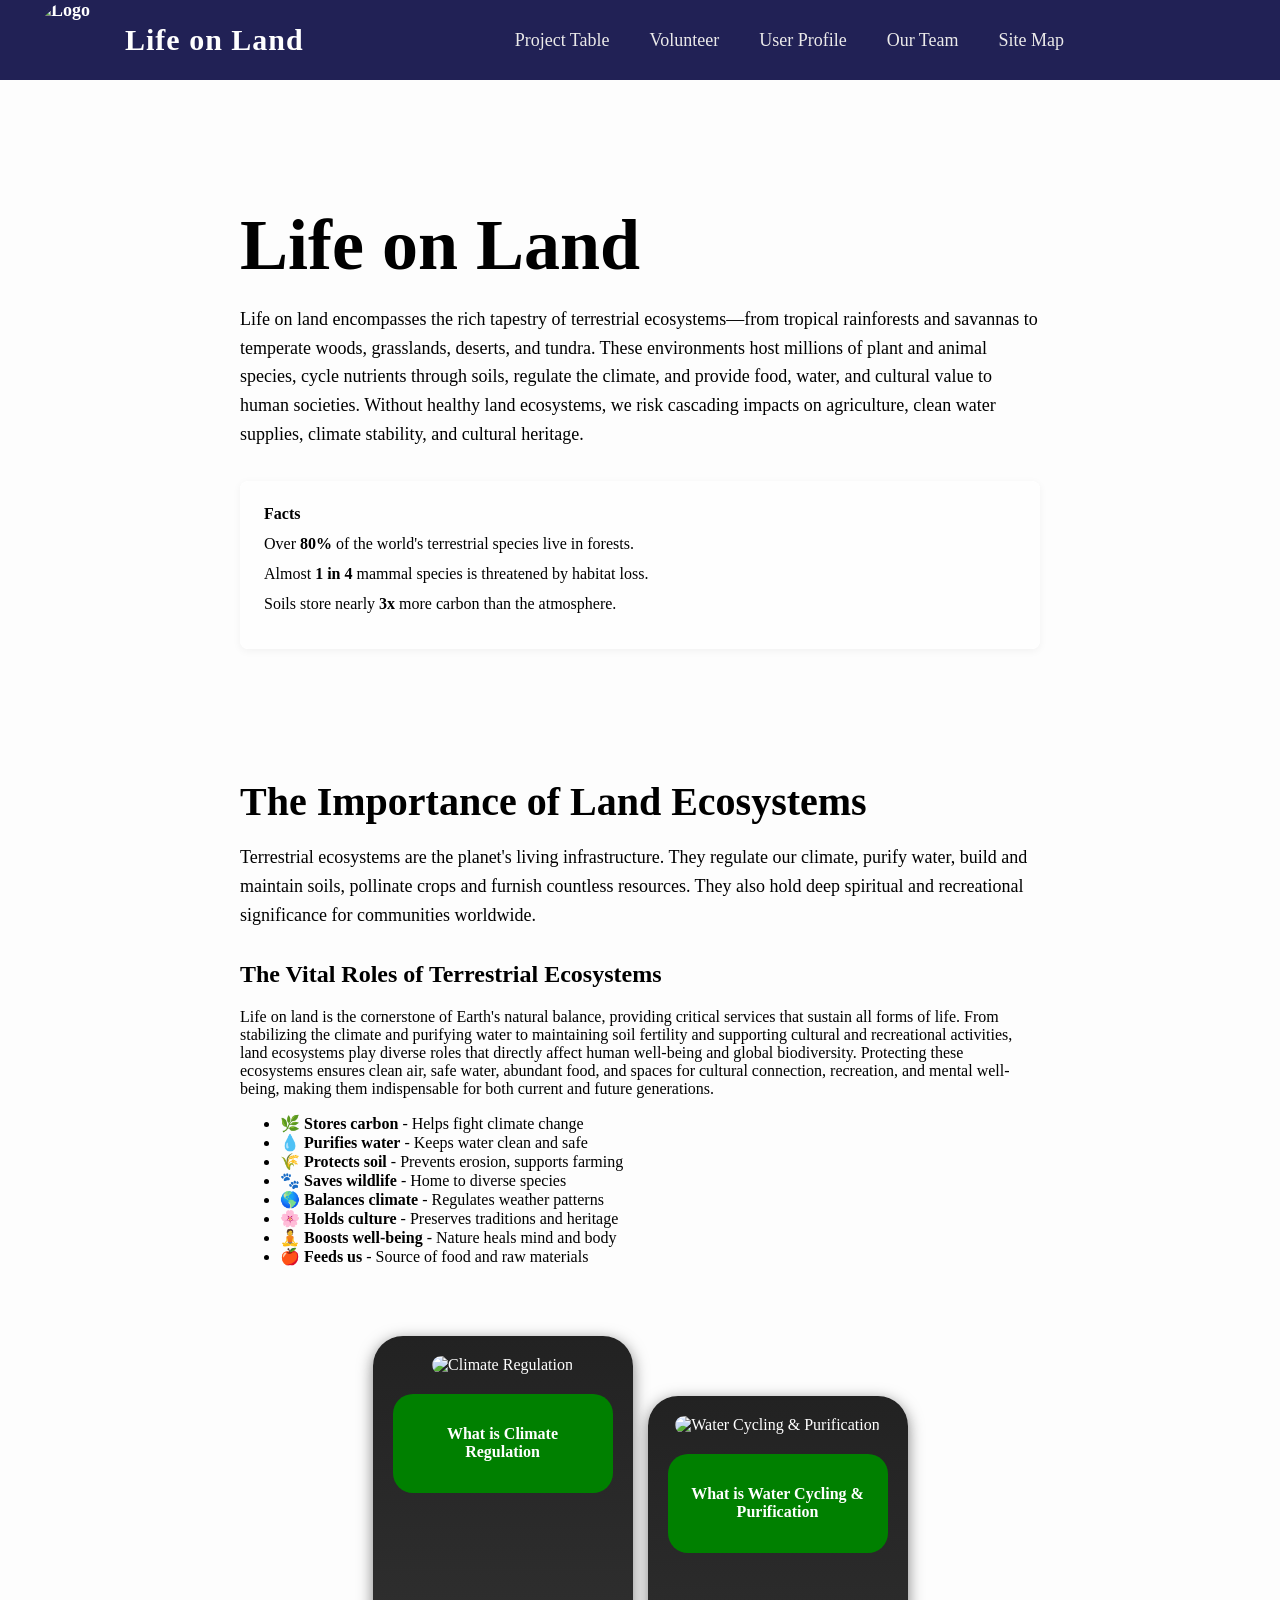
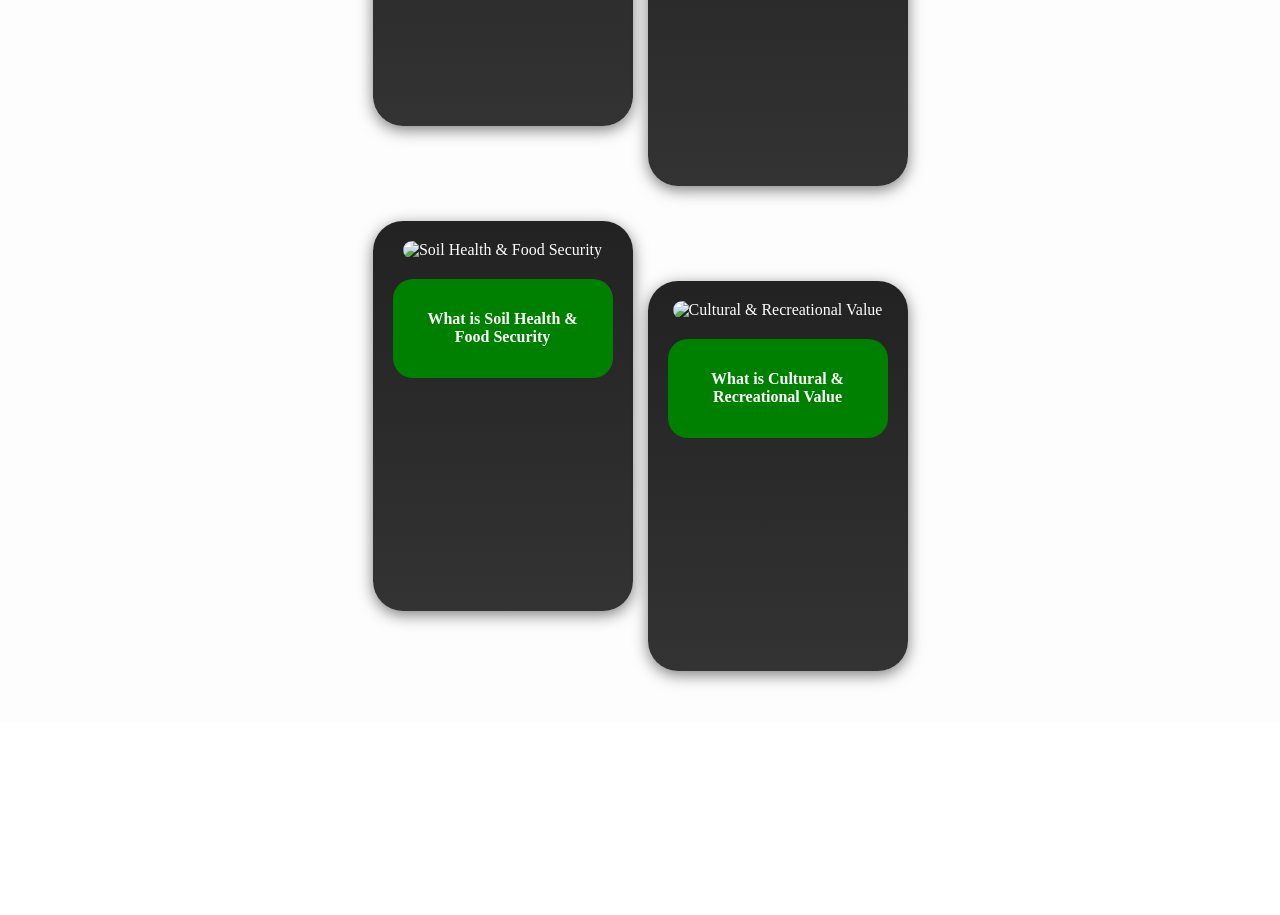
==== index.html @ f62baac0 "Optimize for GitHub Pages: Rename home.html to index.html and update internal links" ====
<!DOCTYPE html>
<html lang="en">
    <head>
        <title>Life on Land</title>
        <meta charset="UTF-8">
        <meta name="viewport" content="width=device-width, initial-scale=1">
        <link rel="stylesheet" href="home.css">
        <link rel="icon" type="image/png" href="https://i.ibb.co/qYN421js/logo.png">
    </head>
    <body>
        <div class="navbar">
            <div class="navbar-logo">
                <a href="index.html" class="logo-button">
                    <img src="https://i.ibb.co/qYN421js/logo.png" class="rotating-logo" alt="Logo">
                    <span class="logo-text">Life on Land</span>
                </a>
            </div>
            <div class="nav-center">
                <a href="table.html">Project Table</a>
                <a href="volunteer.html">Volunteer</a>
                <a href="profile.html">User Profile</a>
                <a href="team.html">Our Team</a>
                <a href="sitemap.html">Site Map</a>
            </div>
        </div>
        


        <section id="introduction" class="intro-section">
            <div class="intro-content">
                <h1 class="intro-title">Life on Land</h1>
                <p class="intro-text">
                    Life on land encompasses the rich tapestry of terrestrial ecosystems—from tropical rainforests
                    and savannas to temperate woods, grasslands, deserts, and tundra. These environments host
                    millions of plant and animal species, cycle nutrients through soils, regulate the climate,
                    and provide food, water, and cultural value to human societies. Without healthy land
                    ecosystems, we risk cascading impacts on agriculture, clean water supplies, climate
                    stability, and cultural heritage.
                </p>
                <aside class="stats-box">
                    <ul class="stats-list">
                        <li><b>Facts</b></li>
                        <li>Over <strong>80%</strong> of the world's terrestrial species live in forests.</li>
                        <li>Almost <strong>1 in 4</strong> mammal species is threatened by habitat loss.</li>
                        <li>Soils store nearly <strong>3x</strong> more carbon than the atmosphere.</li>
                    </ul>
                </aside>
            </div>
        </section>




        <section id="importance" class="importance-section">
            <div class="importance-content">
                <h2 class="importance-title">The Importance of Land Ecosystems</h2>
                <p class="importance-text">
                    Terrestrial ecosystems are the planet's living infrastructure. They regulate our climate, purify
                    water, build and maintain soils, pollinate crops and furnish countless resources. They also hold
                    deep spiritual and recreational significance for communities worldwide.
                </p>


                <section class="key-areas">
                    <h2 class="key-title">The Vital Roles of Terrestrial Ecosystems</h2>
                    <p class="key-paragraph">
                        Life on land is the cornerstone of Earth's natural balance, providing critical services that
                        sustain all forms of life. From stabilizing the climate and purifying water to maintaining soil 
                        fertility and supporting cultural and recreational activities, land ecosystems play diverse roles 
                        that directly affect human well-being and global biodiversity. Protecting these ecosystems ensures
                        clean air, safe water, abundant food, and spaces for cultural connection, recreation, and mental 
                        well-being, making them indispensable for both current and future generations.
                    </p>
                    <div class="ecosystem-benefits">
                        <ul>
                            <li>🌿 <strong>Stores carbon</strong> - Helps fight climate change</li>
                            <li>💧 <strong>Purifies water</strong> - Keeps water clean and safe</li>
                            <li>🌾 <strong>Protects soil</strong> - Prevents erosion, supports farming</li>
                            <li>🐾 <strong>Saves wildlife</strong> - Home to diverse species</li>
                            <li>🌎 <strong>Balances climate</strong> - Regulates weather patterns</li>
                            <li>🌸 <strong>Holds culture</strong> - Preserves traditions and heritage</li>
                            <li>🧘 <strong>Boosts well-being</strong> - Nature heals mind and body</li>
                            <li>🍎 <strong>Feeds us</strong> - Source of food and raw materials</li>
                        </ul>
                    </div>
                </section>


                <div class="container">
                    <div class="card">
                        <img src="https://i.ibb.co/zWQTYG0h/climate-regulation-1024x1024.png" alt="Climate Regulation">
                        <a href="content1_ST2.html" class="card-button"><h4>What is Climate Regulation</h4></a>
                    </div>

                    <div class="card">
                        <img src="https://i.ibb.co/7NgsTQZd/Chat-GPT-Image-Jun-16-2025-06-11-39-PM.png" alt="Water Cycling & Purification">
                        <a href="content2_ST2.html" class="card-button"><h4>What is Water Cycling & Purification</h4></a>
                    </div>

                    <div class="card">
                        <img src="https://i.ibb.co/20ppKB3k/soil.png" alt="Soil Health & Food Security">
                        <a href="content3_ST2.html" class="card-button"><h4>What is Soil Health & Food Security</h4></a>
                    </div>

                    <div class="card">
                        <img src="https://i.ibb.co/G3nrxdM3/Chat-GPT-Image-Jun-15-2025-09-49-01-PM.png" alt="Cultural & Recreational Value">
                        <a href="content4_ST2.html" class="card-button"><h4>What is Cultural & Recreational Value</h4></a>
                    </div>
                </div>
            </div>
        </section>



        <footer class="footer">
            <div class="footer-content">
                <p>&copy; 2025 MyWebsite. All rights reserved.</p>
                <div class="social-links">
                    <a href="https://www.facebook.com/profile.php?id=61577288455530" class="social-button">
                        <img src="https://i.ibb.co/HLzJkF0n/facebook.png" alt="facebook" > Facebook
                    </a>
                    <a href="https://www.instagram.com/life_on_land_2025" class="social-button">
                        <img src="https://i.ibb.co/0yvwLwcn/instagram.png" alt="Instagram"> Instagram
                    </a>
                    <a href="#Feedback" class="social-button">
                        <img src="https://i.ibb.co/v47FS0z4/feedback.png" alt="Feedback"> Feedback
                    </a>
                    <a href="content5_ST2(Contact).html" class="social-button">
                        <img src="https://i.ibb.co/3XyM3RN/contact-us.png" alt="Contact Us"> Contact Us
                    </a><br><br>
                <a href="pageEditor_ST2.html" class="social-button"> Student 2 page editor</a>
                </div>
            </div>
        </footer>


        <script>
            window.addEventListener('scroll', function () {
                const footer = document.querySelector('.footer');
                const scrollTop = window.scrollY;
                const windowHeight = window.innerHeight;
                const documentHeight = document.documentElement.scrollHeight;

                if (scrollTop + windowHeight >= documentHeight - 50) {
                    footer.classList.add('visible');
                } else {
                    footer.classList.remove('visible');
                }
            });
        </script>

        

        <script>
            window.addEventListener('scroll', () => {
                const footer = document.querySelector('.footer');
                const scrollTop = window.scrollY;
                const windowHeight = window.innerHeight;
                const documentHeight = document.documentElement.scrollHeight;
                footer.classList.toggle('visible', scrollTop + windowHeight >= documentHeight - 50);
            });

            const observer = new IntersectionObserver(entries => {
                entries.forEach(entry => {
                    if (entry.isIntersecting) {
                        const table = document.querySelector('.services-table');
                        table.classList.add('animate-table');
                        const rows = table.querySelectorAll('tbody tr');
                        rows.forEach((row, index) => {
                            row.style.animationDelay = `${0.2 + index * 0.2}s`;
                            row.classList.add('row-fade-in');
                        });
                        observer.unobserve(entry.target);
                    }
                });
            }, { threshold: 0.3 });

            const tableSection = document.getElementById('table-wrapper');
            observer.observe(tableSection);
        </script>


    </body>
</html>
---- home.css ----
html {
    scroll-behavior: smooth;
}

body {
    background-image: url('https://i.ibb.co/bgsMmckL/background-image.png');
    filter: opacity(100) contrast(100%);
    margin: 0%;
    padding-bottom: 100px;
}


.navbar {
    display: flex;
    align-items: center;
    justify-content: space-between;
    height: 80px;
    background-color: rgb(33, 33, 85);
    padding: 0 20px;
}



.navbar-logo .logo-button {
    display: flex;
    align-items: center;
    text-decoration: none;
    color: white;
    font-weight: bold;
    font-size: 18px;
    gap: 10px;
}

.rotating-logo {
    height: 80px;
    width: 80px;
    border-radius: 50%;
    object-fit: cover;
    transition: transform 0.6s;
}

.rotating-logo:hover {
    transform: rotateY(180deg);
}

.navbar-logo .logo-button:hover {
    background-color: transparent;
    color: white;
}

.logo-text {
    font-size: 30px;
    font-family: 'Georgia', serif;
    letter-spacing: 1px;
}

.nav-center {
    display: flex;
    flex-grow: 1;
    justify-content: center;
    gap: 10px;
}

.nav-right {
    color: white;
    display: flex;
    align-items: center;
    gap: 10px;
}

.navbar a {
    color: rgb(235, 234, 234);
    text-decoration: none;
    font-size: 18px;
    padding: 10px 15px;
    border-radius: 15px;
}

.navbar a:hover {
    background-color: brown;
    color: black;

}

.footer {
    position: fixed;
    bottom: 0;
    left: 0;
    width: 100%;
    height: 90px;
    background-color: #1c1c54;
    color: white;
    display: flex;
    align-items: center;
    justify-content: center;
    transform: translateY(100%);
    opacity: 0;
    transition: transform 0.6s ease, opacity 0.6s ease;
    box-shadow: 0 -2px 8px rgba(0, 0, 0, 0.3);
    z-index: 1000;
    border-top: 2px solid #444;
}

.footer.visible {
    transform: translateY(0);
    opacity: 1;
}

.footer-content {
    max-width: 1000px;
    margin: 0 auto;
    text-align: center;
    font-family: 'Segoe UI', Tahoma, Geneva, Verdana, sans-serif;
    font-size: 14px;
}

.footer .social-links {
    margin-top: 10px;
}

.footer .social-links a {
    color: #ddd;
    transition: color 0.3s;
}

.footer .social-links a:hover {
    color: white;
}

.social-links {
    display: flex;
    justify-content: center;
    flex-wrap: wrap;
    gap: 15px;
    margin-top: 10px;
}

.social-button {
    display: flex;
    align-items: center;
    background-color: #444;
    color: white;
    padding: 8px 12px;
    border-radius: 25px;
    text-decoration: none;
    transition: background-color 0.3s;
    font-size: 14px;
}

.social-button img {
    width: 20px;
    height: 20px;
    margin-right: 8px;
}

.social-button:hover {
    background-color: #666;
    color: #fff;
}

@keyframes slideUpFooter {
    from {
        transform: translateY(100%);
        opacity: 0;
    }
    to {
        transform: translateY(0);
        opacity: 1;
    }
}



.intro-section {
    background: rgba(249, 249, 249, 0.36);
    backdrop-filter: contrast(110%);
    padding: 4rem 2rem 1rem;
    overflow: hidden;
}

.intro-content {
    max-width: 800px;
    margin: 0 auto;
    margin-bottom: 1rem;
}

.intro-title {
    font-size: 4.5rem;
    margin-bottom: 1rem;
    opacity: 0;
    animation: slideIn 1s forwards;
}

.intro-text {
    font-size: 1.125rem;
    line-height: 1.6;
    margin-bottom: 2rem;
    opacity: 0;
    animation: fadeIn 1s 0.5s forwards;
}

.stats-box {
    background: rgba(255, 255, 255, 0.7);
    backdrop-filter: contrast(120%);
    padding: 1.5rem;
    border-radius: 8px;
    box-shadow: 0 2px 8px rgba(0,0,0,0.05);
    opacity: 0;
    animation: popIn 0.8s 1s forwards;
}

.stats-list {
    list-style: none;
    margin: 0;
    padding: 0;
}

.stats-list li {
    margin-bottom: 0.75rem;
    font-size: 1rem;
}

@keyframes slideIn {
    from {
        transform: translateX(-50px);
        opacity: 0;
    }
    to {
        transform: translateX(0);
        opacity: 1;
    }
}

@keyframes fadeIn {
    from {
        opacity: 0;
    }
    to {
        opacity: 1;
    }
}

@keyframes popIn {
    from {
        transform: scale(0.8);
        opacity: 0;
    }
    to {
        transform: scale(1);
        opacity: 1;
    }
}

.importance-section {
    background: rgba(249, 249, 249, 0.36);
    backdrop-filter: contrast(110%);
    padding: 4rem 2rem 1rem;
    overflow: hidden;
}

.importance-content {
    max-width: 800px;
    margin: 0 auto;
    margin-bottom: 1rem;
}

.importance-title {
    font-size: 2.5rem;
    margin-bottom: 1rem;
    opacity: 0;
    animation: slideIn 1s forwards;
}

.importance-text {
    font-size: 1.125rem;
    line-height: 1.6;
    margin-bottom: 2rem;
    opacity: 0;
    animation: fadeIn 1s 0.5s forwards;
}

.container {
    display: flex;
    justify-content: center;
    margin-top: 70px;
    gap: 15px;
    flex-wrap: wrap;
}


.card {
    background: linear-gradient(to bottom, #222, #333);
    border-radius: 30px;
    margin-top: 30px;
    margin-bottom: 50px;
    width: 220px;
    height: 350px;
    padding: 20px;
    text-align: center;
    color: white;
    box-shadow: 0 4px 15px rgba(0,0,0,0.5);
    transition: transform 0.3s;
}

.card img {
    width: 100%;
    border-radius: 20px;
    margin-bottom: 20px;
}

.card-button {
    display: inline-block;
    background-color: green;
    color: white;
    padding: 10px 20px;
    border-radius: 20px;
    font-weight: bold;
    text-decoration: none;
    transition: background-color 0.3s;
}

.card-button:hover {
    background-color: darkgreen;
}

.card:nth-child(odd) {
    transform: translateY(-30px);
}

.card:nth-child(even) {
    transform: translateY(30px);
}
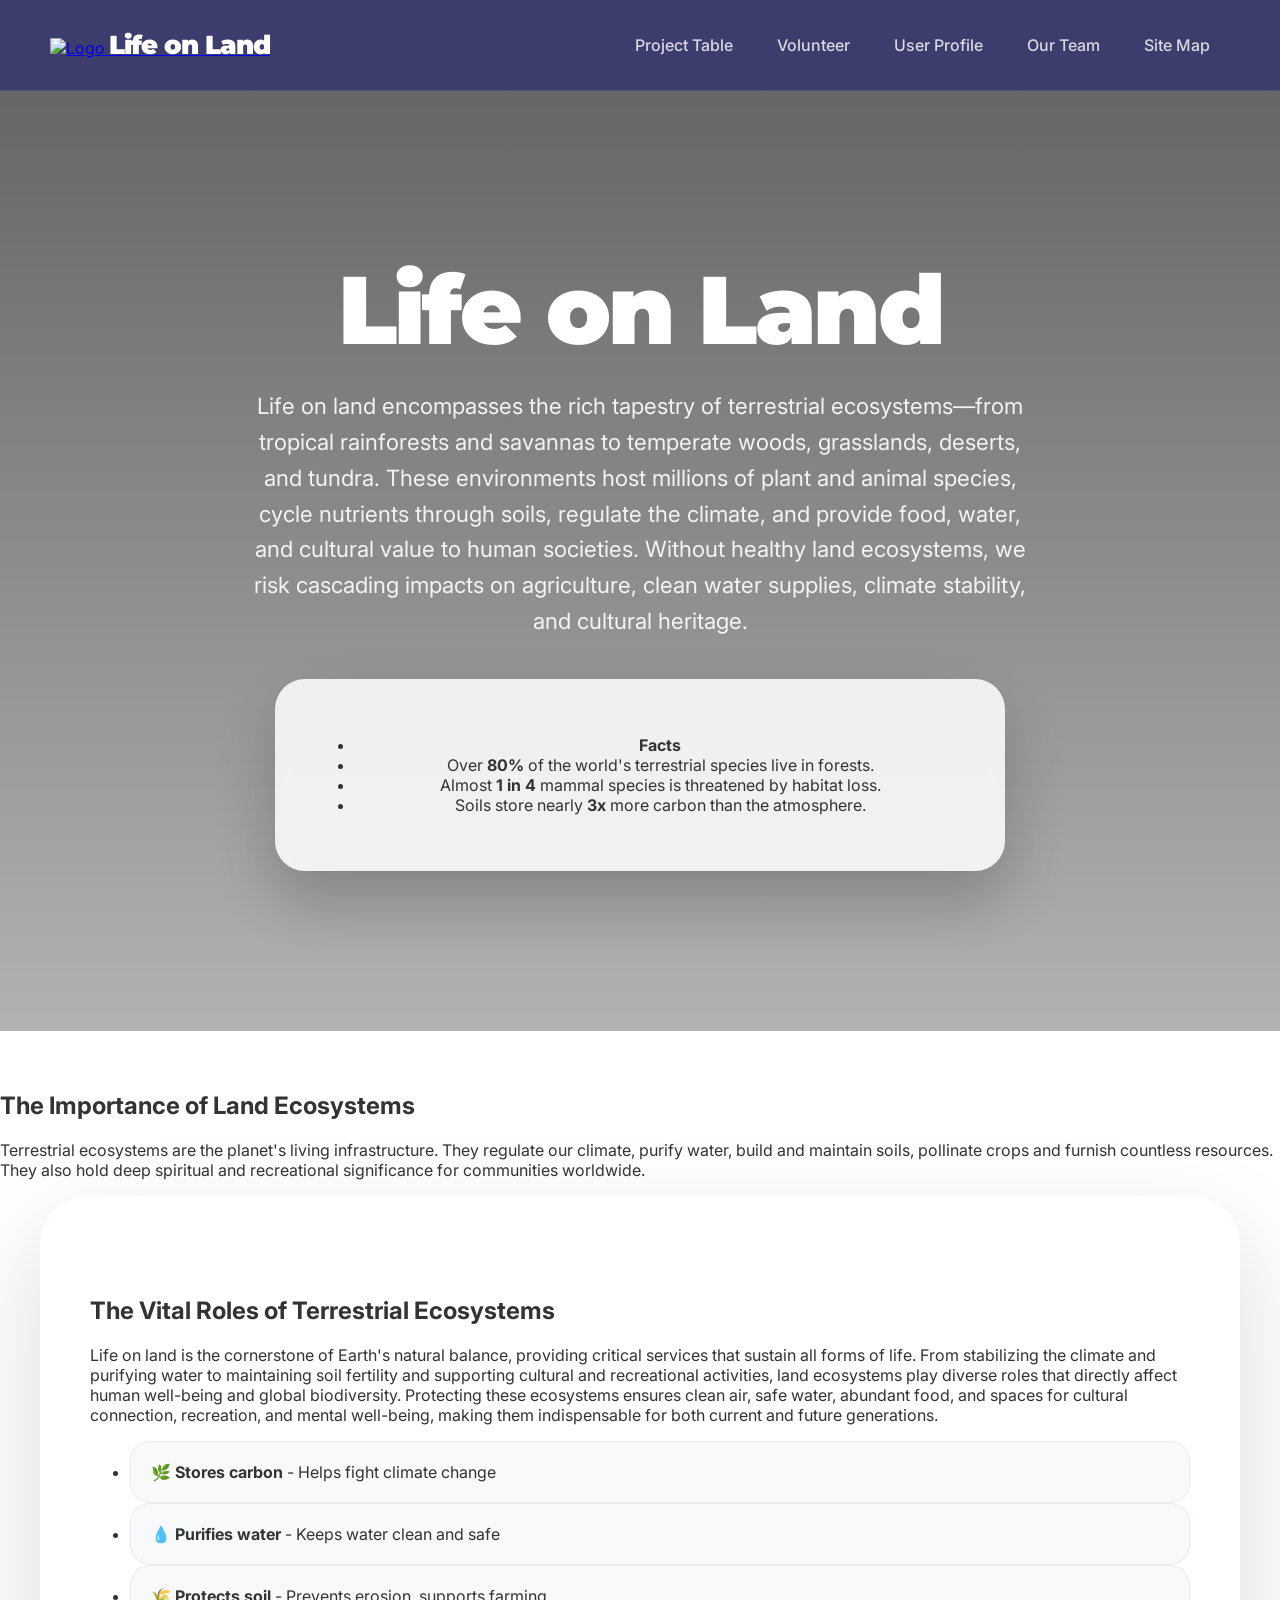
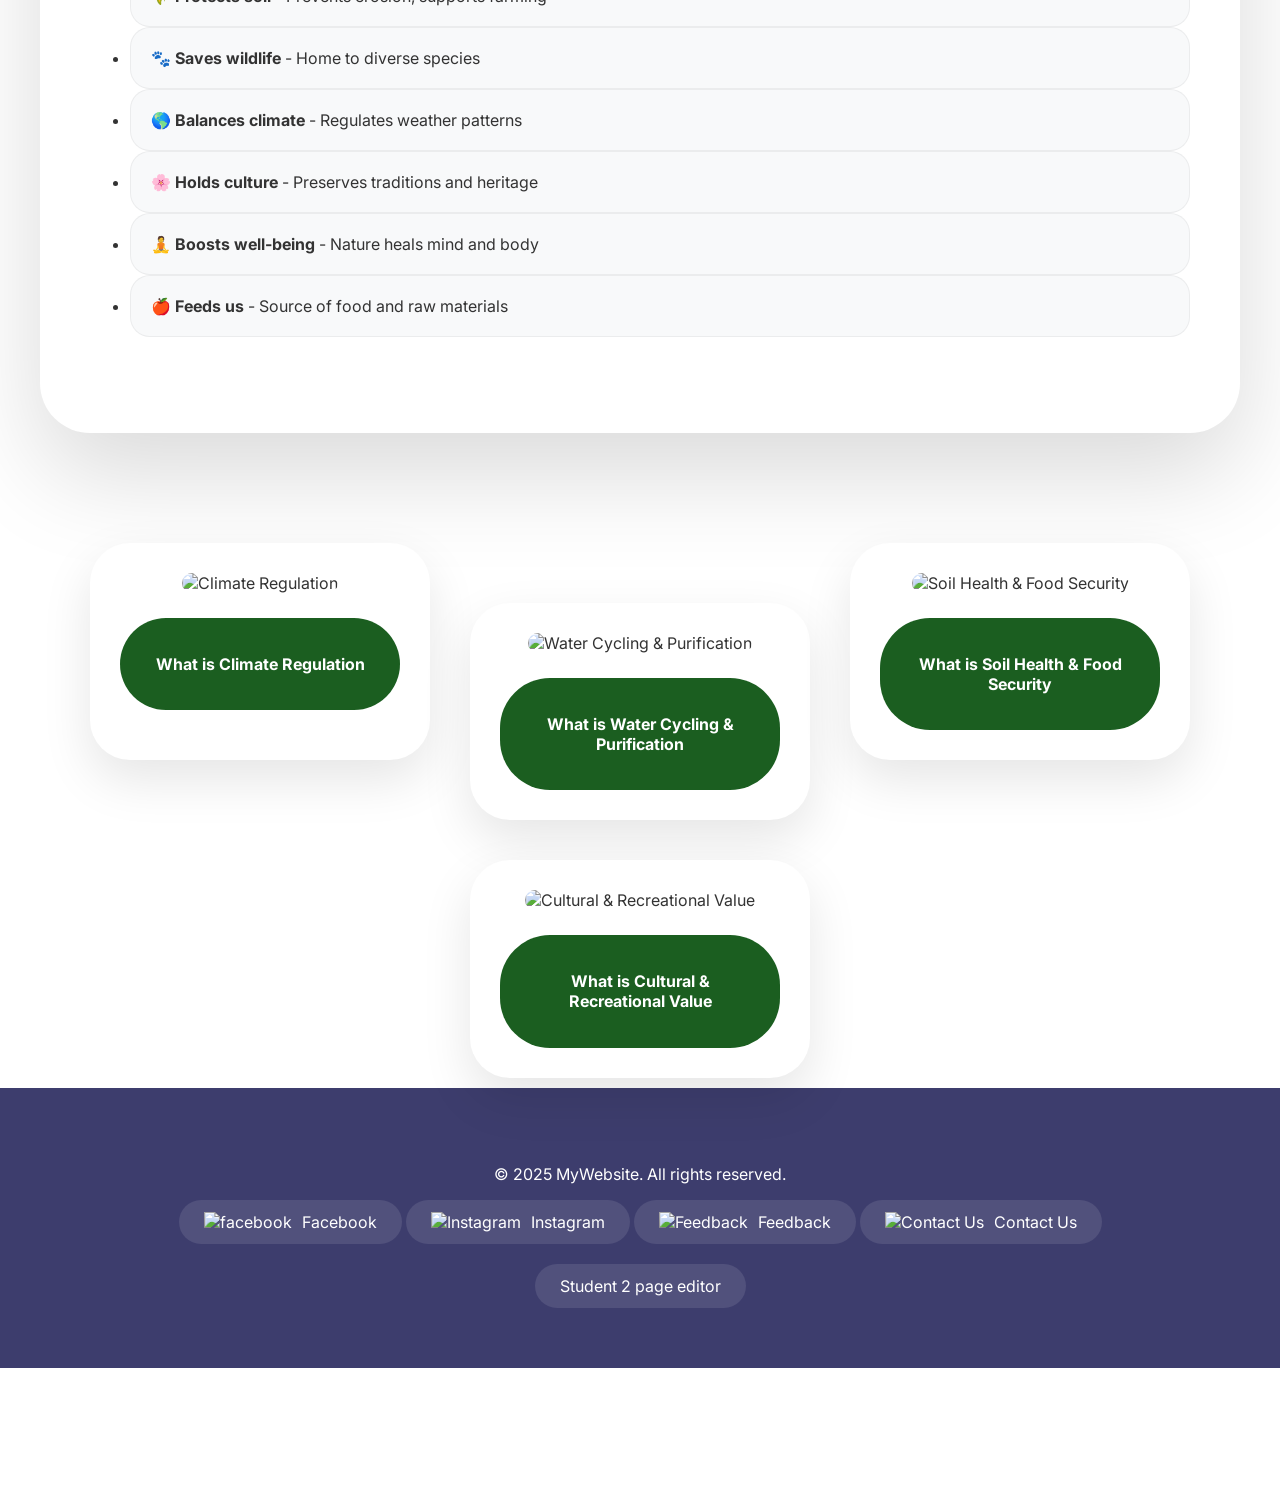
==== commit 200b83ef: "Final Aesthetic Masterpiece: Premium Typography, Glass-morphism, and Cinematic Animations" ====
--- a/index.html
+++ b/index.html
@@ -1,9 +1,12 @@
 <!DOCTYPE html>
 <html lang="en">
     <head>
-        <title>Life on Land</title>
+        <title>Life on Land | SDG 15</title>
         <meta charset="UTF-8">
         <meta name="viewport" content="width=device-width, initial-scale=1">
+        <link rel="preconnect" href="https://fonts.googleapis.com">
+        <link rel="preconnect" href="https://fonts.gstatic.com" crossorigin>
+        <link href="https://fonts.googleapis.com/css2?family=Montserrat:wght@700;900&family=Inter:wght@400;500&display=swap" rel="stylesheet">
         <link rel="stylesheet" href="home.css">
         <link rel="icon" type="image/png" href="https://i.ibb.co/qYN421js/logo.png">
     </head>
--- a/home.css
+++ b/home.css
@@ -1,332 +1,210 @@
-html {
-    scroll-behavior: smooth;
-}
+:root {
+    --primary: #1b5e20;
+    --primary-light: #4c8c4a;
+    --accent: #2e7d32;
+    --text-main: #333333;
+    --text-muted: #666666;
+    --glass-bg: rgba(255, 255, 255, 0.85);
+    --glass-border: rgba(255, 255, 255, 0.3);
+    --navbar-bg: rgba(28, 28, 84, 0.85);
+    --transition: all 0.5s cubic-bezier(0.175, 0.885, 0.32, 1.275);
+}
+
+html { scroll-behavior: smooth; }
 
 body {
     background-image: url('https://i.ibb.co/bgsMmckL/background-image.png');
-    filter: opacity(100) contrast(100%);
-    margin: 0%;
-    padding-bottom: 100px;
-}
-
-
+    background-attachment: fixed;
+    background-size: cover;
+    margin: 0;
+    padding-bottom: 120px;
+    font-family: 'Inter', sans-serif;
+    color: var(--text-main);
+    overflow-x: hidden;
+}
+
+/* --- Navbar --- */
 .navbar {
     display: flex;
     align-items: center;
     justify-content: space-between;
-    height: 80px;
-    background-color: rgb(33, 33, 85);
-    padding: 0 20px;
-}
-
-
-
-.navbar-logo .logo-button {
-    display: flex;
-    align-items: center;
+    height: 90px;
+    background: var(--navbar-bg);
+    backdrop-filter: blur(20px);
+    padding: 0 50px;
+    position: sticky;
+    top: 0;
+    z-index: 2000;
+    border-bottom: 1px solid rgba(255, 255, 255, 0.1);
+}
+
+.logo-text {
+    font-family: 'Montserrat', sans-serif;
+    font-weight: 900;
+    font-size: 26px;
+    color: white;
+    letter-spacing: -1px;
+}
+
+.nav-center a {
+    color: rgba(255, 255, 255, 0.8);
     text-decoration: none;
-    color: white;
-    font-weight: bold;
-    font-size: 18px;
-    gap: 10px;
-}
-
-.rotating-logo {
-    height: 80px;
-    width: 80px;
-    border-radius: 50%;
-    object-fit: cover;
-    transition: transform 0.6s;
-}
-
-.rotating-logo:hover {
-    transform: rotateY(180deg);
-}
-
-.navbar-logo .logo-button:hover {
-    background-color: transparent;
-    color: white;
-}
-
-.logo-text {
-    font-size: 30px;
-    font-family: 'Georgia', serif;
-    letter-spacing: 1px;
-}
-
-.nav-center {
-    display: flex;
-    flex-grow: 1;
-    justify-content: center;
-    gap: 10px;
-}
-
-.nav-right {
-    color: white;
-    display: flex;
-    align-items: center;
-    gap: 10px;
-}
-
-.navbar a {
-    color: rgb(235, 234, 234);
-    text-decoration: none;
-    font-size: 18px;
-    padding: 10px 15px;
-    border-radius: 15px;
-}
-
-.navbar a:hover {
-    background-color: brown;
-    color: black;
-
-}
-
-.footer {
-    position: fixed;
-    bottom: 0;
-    left: 0;
-    width: 100%;
-    height: 90px;
-    background-color: #1c1c54;
-    color: white;
-    display: flex;
-    align-items: center;
-    justify-content: center;
-    transform: translateY(100%);
-    opacity: 0;
-    transition: transform 0.6s ease, opacity 0.6s ease;
-    box-shadow: 0 -2px 8px rgba(0, 0, 0, 0.3);
-    z-index: 1000;
-    border-top: 2px solid #444;
-}
-
-.footer.visible {
-    transform: translateY(0);
-    opacity: 1;
-}
-
-.footer-content {
-    max-width: 1000px;
+    font-weight: 500;
+    padding: 10px 20px;
+    border-radius: 50px;
+    transition: var(--transition);
+}
+
+.nav-center a:hover {
+    background: rgba(255, 255, 255, 0.1);
+    color: white;
+}
+
+/* --- Hero --- */
+.intro-section {
+    padding: 160px 20px;
+    text-align: center;
+    background: linear-gradient(rgba(0,0,0,0.6), rgba(0,0,0,0.3));
+    margin-bottom: 60px;
+}
+
+.intro-title {
+    font-family: 'Montserrat', sans-serif;
+    font-size: 6rem;
+    font-weight: 900;
+    color: white;
+    margin: 0 0 20px;
+    letter-spacing: -3px;
+    animation: slideIn 1s ease-out;
+}
+
+.intro-text {
+    font-size: 1.4rem;
+    color: rgba(255, 255, 255, 0.9);
+    max-width: 800px;
+    margin: 0 auto 40px;
+    line-height: 1.6;
+    animation: slideIn 1s 0.2s ease-out backwards;
+}
+
+.stats-box {
+    background: var(--glass-bg);
+    backdrop-filter: blur(10px);
+    padding: 40px;
+    border-radius: 30px;
+    max-width: 650px;
     margin: 0 auto;
-    text-align: center;
-    font-family: 'Segoe UI', Tahoma, Geneva, Verdana, sans-serif;
-    font-size: 14px;
-}
-
-.footer .social-links {
-    margin-top: 10px;
-}
-
-.footer .social-links a {
-    color: #ddd;
-    transition: color 0.3s;
-}
-
-.footer .social-links a:hover {
-    color: white;
-}
-
-.social-links {
-    display: flex;
-    justify-content: center;
-    flex-wrap: wrap;
-    gap: 15px;
-    margin-top: 10px;
-}
-
-.social-button {
-    display: flex;
-    align-items: center;
-    background-color: #444;
-    color: white;
-    padding: 8px 12px;
-    border-radius: 25px;
-    text-decoration: none;
-    transition: background-color 0.3s;
-    font-size: 14px;
-}
-
-.social-button img {
-    width: 20px;
-    height: 20px;
-    margin-right: 8px;
-}
-
-.social-button:hover {
-    background-color: #666;
-    color: #fff;
-}
-
-@keyframes slideUpFooter {
-    from {
-        transform: translateY(100%);
-        opacity: 0;
-    }
-    to {
-        transform: translateY(0);
-        opacity: 1;
-    }
-}
-
-
-
-.intro-section {
-    background: rgba(249, 249, 249, 0.36);
-    backdrop-filter: contrast(110%);
-    padding: 4rem 2rem 1rem;
-    overflow: hidden;
-}
-
-.intro-content {
-    max-width: 800px;
-    margin: 0 auto;
-    margin-bottom: 1rem;
-}
-
-.intro-title {
-    font-size: 4.5rem;
-    margin-bottom: 1rem;
-    opacity: 0;
-    animation: slideIn 1s forwards;
-}
-
-.intro-text {
-    font-size: 1.125rem;
-    line-height: 1.6;
-    margin-bottom: 2rem;
-    opacity: 0;
-    animation: fadeIn 1s 0.5s forwards;
-}
-
-.stats-box {
-    background: rgba(255, 255, 255, 0.7);
-    backdrop-filter: contrast(120%);
-    padding: 1.5rem;
-    border-radius: 8px;
-    box-shadow: 0 2px 8px rgba(0,0,0,0.05);
-    opacity: 0;
-    animation: popIn 0.8s 1s forwards;
-}
-
-.stats-list {
-    list-style: none;
-    margin: 0;
-    padding: 0;
-}
-
-.stats-list li {
-    margin-bottom: 0.75rem;
-    font-size: 1rem;
-}
-
-@keyframes slideIn {
-    from {
-        transform: translateX(-50px);
-        opacity: 0;
-    }
-    to {
-        transform: translateX(0);
-        opacity: 1;
-    }
-}
-
-@keyframes fadeIn {
-    from {
-        opacity: 0;
-    }
-    to {
-        opacity: 1;
-    }
-}
-
-@keyframes popIn {
-    from {
-        transform: scale(0.8);
-        opacity: 0;
-    }
-    to {
-        transform: scale(1);
-        opacity: 1;
-    }
-}
-
-.importance-section {
-    background: rgba(249, 249, 249, 0.36);
-    backdrop-filter: contrast(110%);
-    padding: 4rem 2rem 1rem;
-    overflow: hidden;
-}
-
-.importance-content {
-    max-width: 800px;
-    margin: 0 auto;
-    margin-bottom: 1rem;
-}
-
-.importance-title {
-    font-size: 2.5rem;
-    margin-bottom: 1rem;
-    opacity: 0;
-    animation: slideIn 1s forwards;
-}
-
-.importance-text {
-    font-size: 1.125rem;
-    line-height: 1.6;
-    margin-bottom: 2rem;
-    opacity: 0;
-    animation: fadeIn 1s 0.5s forwards;
-}
-
+    box-shadow: 0 30px 60px rgba(0,0,0,0.2);
+    animation: popIn 0.8s 0.4s cubic-bezier(0.175, 0.885, 0.32, 1.275) backwards;
+}
+
+/* --- Key Areas --- */
+.key-areas {
+    background: white;
+    padding: 80px 50px;
+    border-radius: 50px;
+    max-width: 1100px;
+    margin: 0 auto 100px;
+    box-shadow: 0 40px 100px rgba(0,0,0,0.15);
+}
+
+.ecosystem-benefits li {
+    background: #f8f9fa;
+    padding: 20px;
+    border-radius: 20px;
+    transition: var(--transition);
+    border: 1px solid rgba(0,0,0,0.05);
+}
+
+.ecosystem-benefits li:hover {
+    transform: scale(1.05) translateY(-5px);
+    background: var(--primary);
+    color: white;
+}
+
+/* --- Cards --- */
 .container {
     display: flex;
     justify-content: center;
-    margin-top: 70px;
-    gap: 15px;
+    gap: 40px;
+    padding: 40px;
     flex-wrap: wrap;
 }
 
-
 .card {
-    background: linear-gradient(to bottom, #222, #333);
-    border-radius: 30px;
-    margin-top: 30px;
-    margin-bottom: 50px;
-    width: 220px;
-    height: 350px;
-    padding: 20px;
+    background: white;
+    border-radius: 40px;
+    width: 280px;
+    padding: 30px;
     text-align: center;
-    color: white;
-    box-shadow: 0 4px 15px rgba(0,0,0,0.5);
-    transition: transform 0.3s;
+    box-shadow: 0 20px 50px rgba(0,0,0,0.1);
+    transition: var(--transition);
+}
+
+.card:hover {
+    transform: translateY(-30px) !important;
+    box-shadow: 0 50px 100px rgba(0,0,0,0.2);
 }
 
 .card img {
     width: 100%;
-    border-radius: 20px;
-    margin-bottom: 20px;
+    border-radius: 25px;
+    margin-bottom: 25px;
+    height: 200px;
+    object-fit: cover;
 }
 
 .card-button {
-    display: inline-block;
-    background-color: green;
-    color: white;
-    padding: 10px 20px;
-    border-radius: 20px;
-    font-weight: bold;
+    background: var(--primary);
+    color: white;
+    padding: 15px 30px;
+    border-radius: 50px;
     text-decoration: none;
-    transition: background-color 0.3s;
+    font-weight: 700;
+    transition: var(--transition);
+    display: block;
 }
 
 .card-button:hover {
-    background-color: darkgreen;
-}
-
-.card:nth-child(odd) {
-    transform: translateY(-30px);
-}
-
-.card:nth-child(even) {
-    transform: translateY(30px);
-}
+    background: var(--accent);
+    transform: scale(1.05);
+}
+
+.card:nth-child(odd) { transform: translateY(-30px); }
+.card:nth-child(even) { transform: translateY(30px); }
+
+/* --- Animations --- */
+@keyframes slideIn {
+    from { transform: translateY(50px); opacity: 0; }
+    to { transform: translateY(0); opacity: 1; }
+}
+
+@keyframes popIn {
+    from { transform: scale(0.8); opacity: 0; }
+    to { transform: scale(1); opacity: 1; }
+}
+
+/* --- Footer --- */
+.footer {
+    background: var(--navbar-bg);
+    padding: 60px 20px;
+    text-align: center;
+    color: white;
+}
+
+.social-button {
+    background: rgba(255,255,255,0.1);
+    color: white;
+    padding: 12px 25px;
+    border-radius: 50px;
+    text-decoration: none;
+    transition: var(--transition);
+    display: inline-flex;
+    align-items: center;
+    gap: 10px;
+}
+
+.social-button:hover {
+    background: white;
+    color: var(--primary) !important;
+}
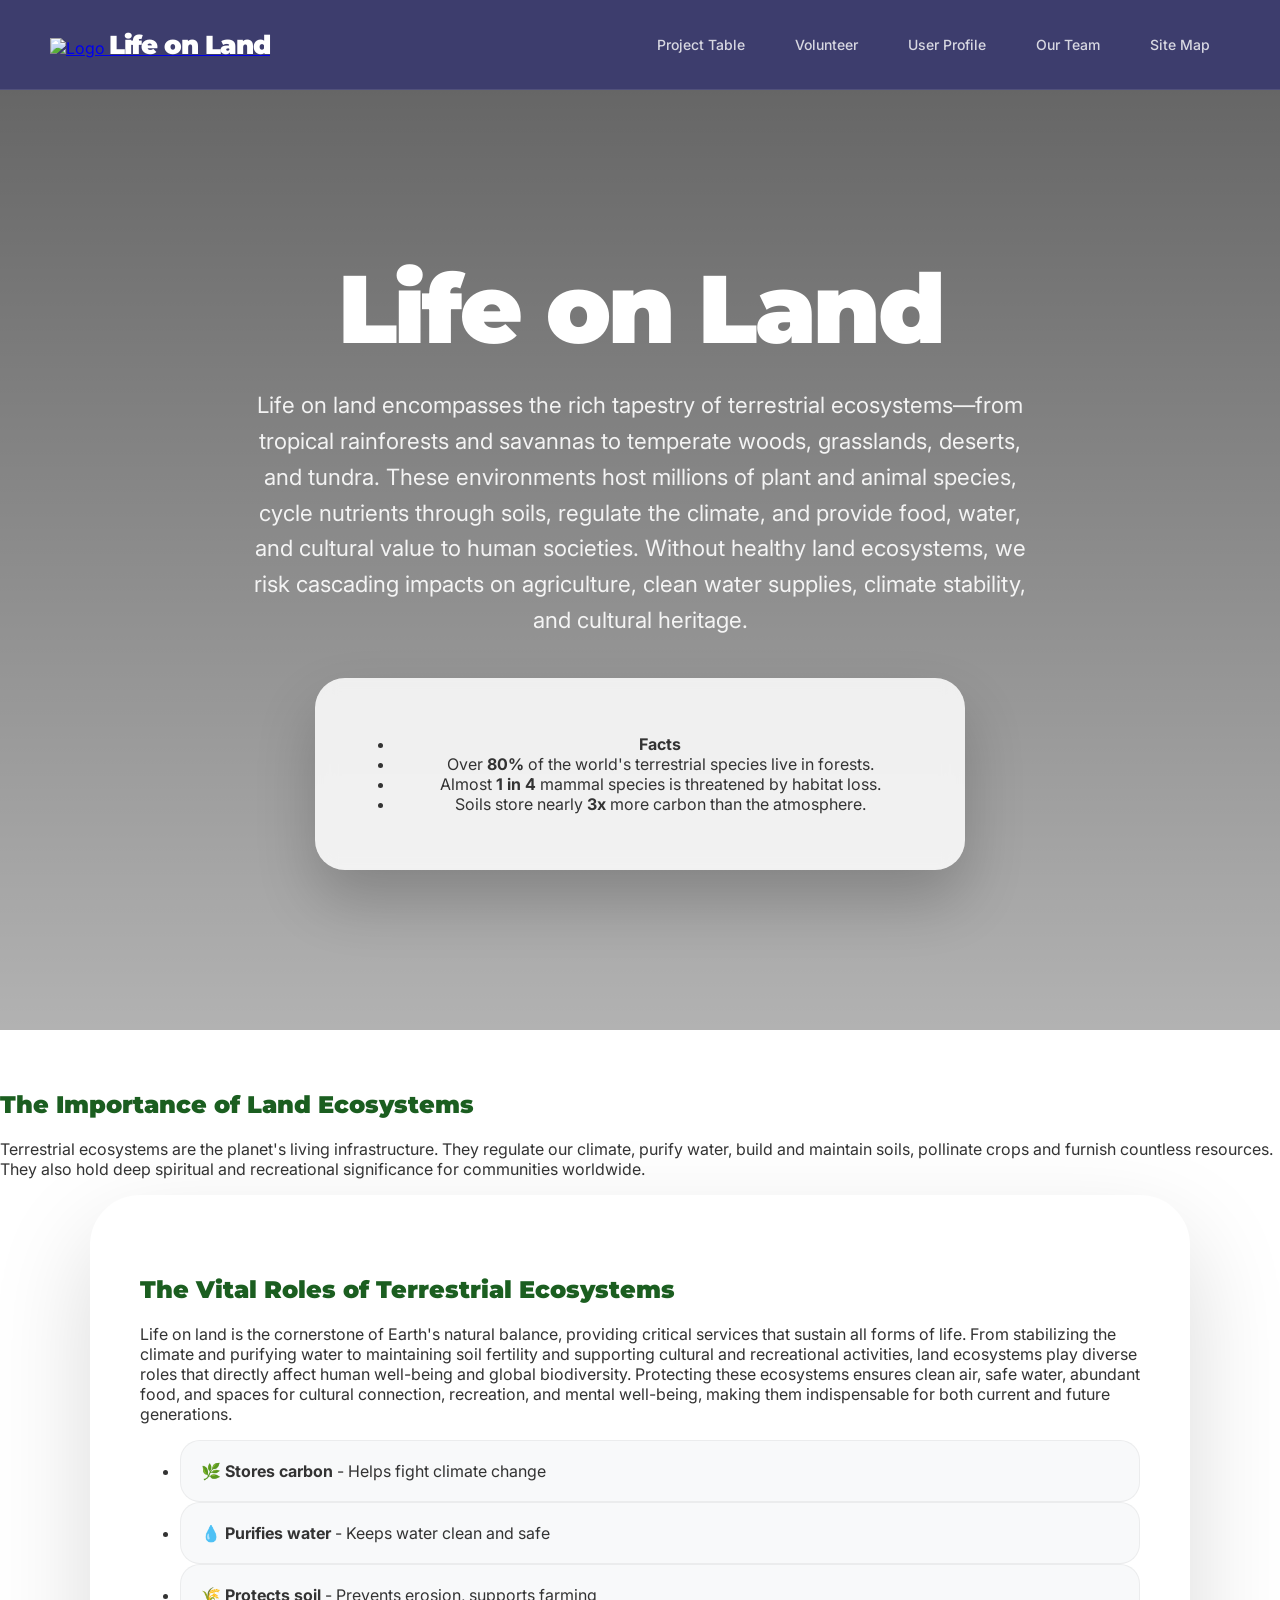
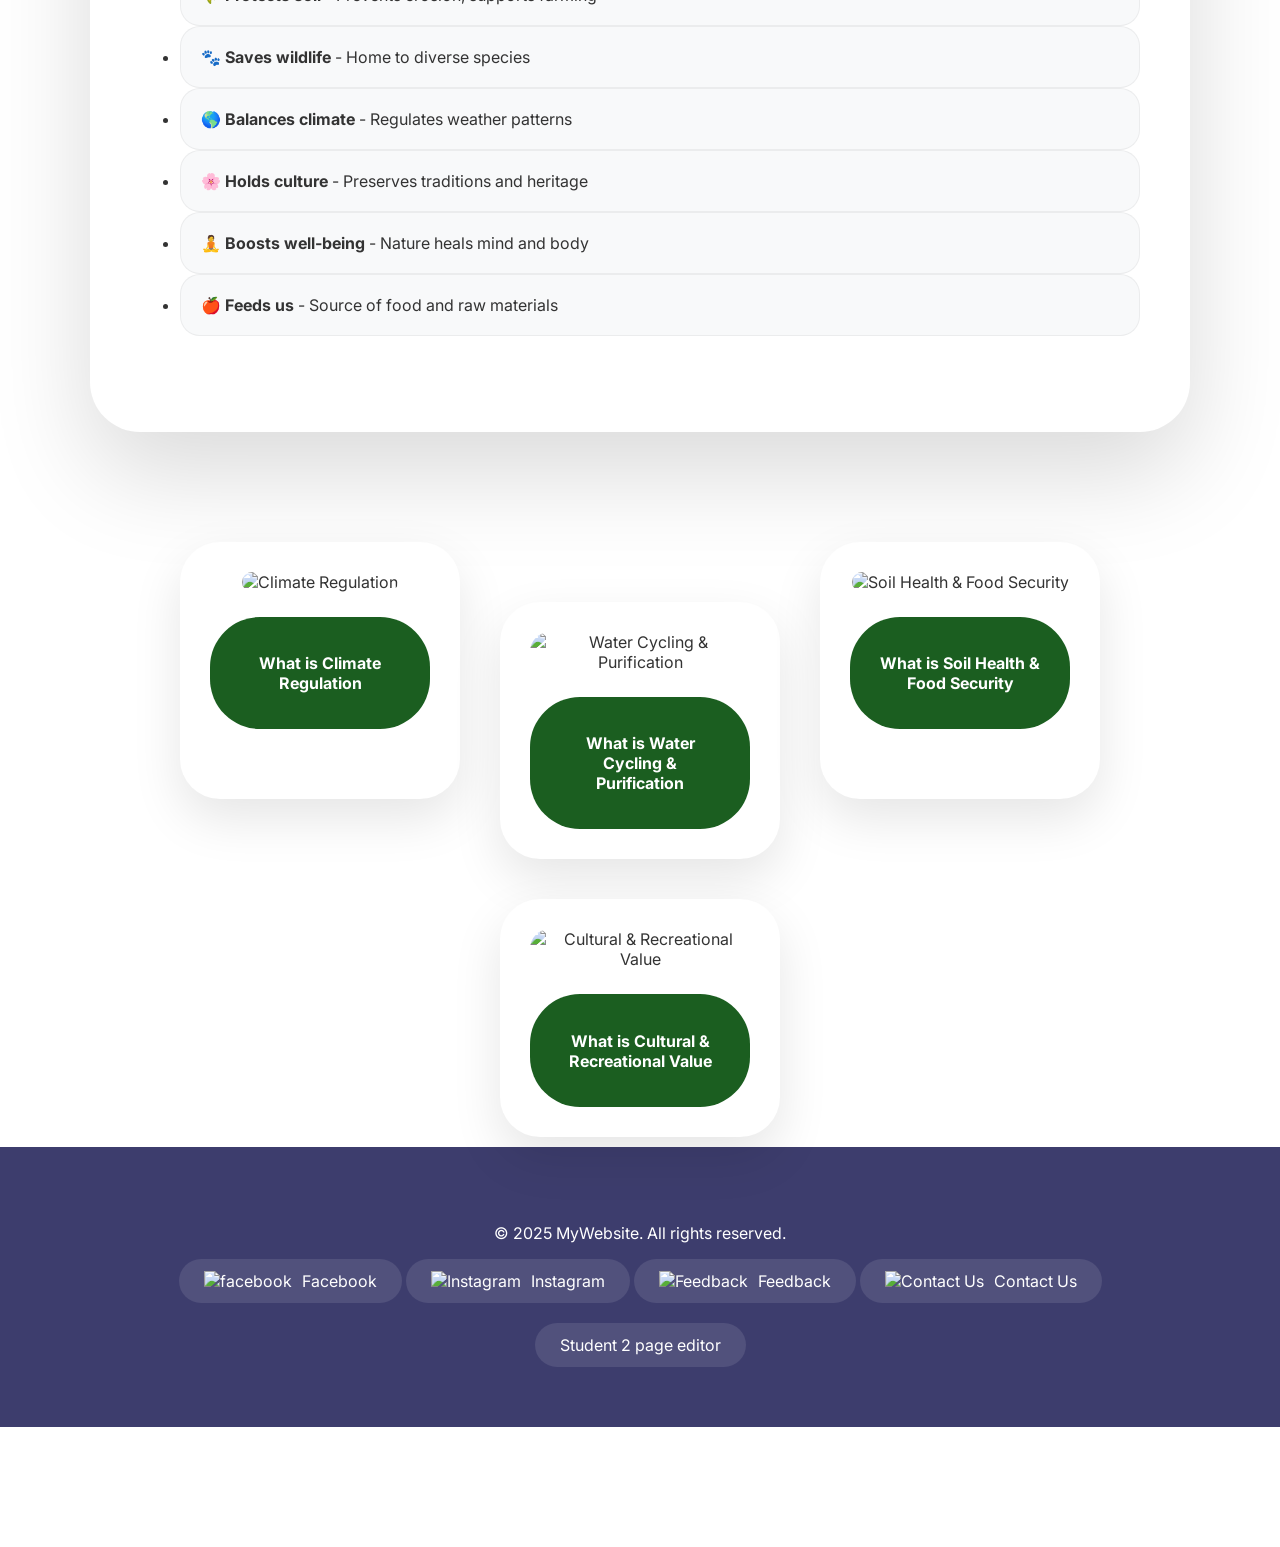
==== commit 8568c345: "Total Ecosystem Perfection: Global Design System, Asset Recovery, and Mobile Optimization" ====
--- a/index.html
+++ b/index.html
@@ -7,6 +7,7 @@
         <link rel="preconnect" href="https://fonts.googleapis.com">
         <link rel="preconnect" href="https://fonts.gstatic.com" crossorigin>
         <link href="https://fonts.googleapis.com/css2?family=Montserrat:wght@700;900&family=Inter:wght@400;500&display=swap" rel="stylesheet">
+        <link rel="stylesheet" href="global.css">
         <link rel="stylesheet" href="home.css">
         <link rel="icon" type="image/png" href="https://i.ibb.co/qYN421js/logo.png">
     </head>
@@ -185,3 +186,4 @@
 
     </body>
 </html>
+
--- a/global.css
+++ b/global.css
@@ -0,0 +1,133 @@
+:root {
+    --primary: #1b5e20;
+    --primary-light: #4c8c4a;
+    --accent: #2e7d32;
+    --text-main: #333333;
+    --text-white: #ffffff;
+    --navbar-bg: rgba(28, 28, 84, 0.9);
+    --glass-bg: rgba(255, 255, 255, 0.9);
+    --transition: all 0.4s cubic-bezier(0.175, 0.885, 0.32, 1.275);
+}
+
+* { box-sizing: border-box; }
+
+body {
+    background-image: url('https://i.ibb.co/bgsMmckL/background-image.png');
+    background-attachment: fixed;
+    background-size: cover;
+    background-position: center;
+    background-repeat: no-repeat; /* Fixed seams! */
+    margin: 0;
+    font-family: 'Inter', sans-serif;
+    color: var(--text-main);
+    overflow-x: hidden;
+}
+
+/* --- Premium Navbar --- */
+.navbar {
+    display: flex;
+    align-items: center;
+    justify-content: space-between;
+    height: 90px;
+    background: var(--navbar-bg);
+    backdrop-filter: blur(20px);
+    padding: 0 50px;
+    position: sticky;
+    top: 0;
+    z-index: 2000;
+    border-bottom: 1px solid rgba(255, 255, 255, 0.1);
+}
+
+.logo-text {
+    font-family: 'Montserrat', sans-serif;
+    font-weight: 900;
+    font-size: 26px;
+    color: white;
+    letter-spacing: -1px;
+}
+
+.nav-center {
+    display: flex;
+    gap: 10px;
+    flex-wrap: wrap; /* Prevents mobile overlap */
+    justify-content: center;
+}
+
+.nav-center a {
+    color: rgba(255, 255, 255, 0.8);
+    text-decoration: none;
+    font-weight: 500;
+    padding: 10px 15px;
+    border-radius: 50px;
+    transition: var(--transition);
+    font-size: 14px;
+}
+
+/* --- Mobile Responsiveness --- */
+@media (max-width: 768px) {
+    .navbar {
+        height: auto;
+        padding: 20px;
+        flex-direction: column;
+        gap: 15px;
+    }
+    
+    .nav-center {
+        gap: 5px;
+    }
+    
+    .nav-center a {
+        padding: 8px 12px;
+        font-size: 12px;
+    }
+}
+
+.nav-center a:hover {
+    background: rgba(255, 255, 255, 0.1);
+    color: white;
+}
+
+/* --- Content Containers --- */
+.content-wrapper {
+    max-width: 1100px;
+    margin: 80px auto;
+    padding: 60px;
+    background: var(--glass-bg);
+    backdrop-filter: blur(15px);
+    border-radius: 50px;
+    box-shadow: 0 40px 100px rgba(0,0,0,0.2);
+    animation: slideIn 0.8s ease-out;
+}
+
+h1, h2, h3 {
+    font-family: 'Montserrat', sans-serif;
+    font-weight: 900;
+    color: var(--primary);
+    margin-top: 0;
+}
+
+/* --- Premium Buttons --- */
+.action-button {
+    background: var(--primary);
+    color: white;
+    padding: 15px 30px;
+    border-radius: 50px;
+    text-decoration: none;
+    font-weight: 700;
+    display: inline-block;
+    transition: var(--transition);
+    border: none;
+    cursor: pointer;
+}
+
+.action-button:hover {
+    background: var(--accent);
+    transform: scale(1.05) translateY(-3px);
+    box-shadow: 0 10px 20px rgba(0,0,0,0.2);
+}
+
+/* --- Animations --- */
+@keyframes slideIn {
+    from { transform: translateY(40px); opacity: 0; }
+    to { transform: translateY(0); opacity: 1; }
+}
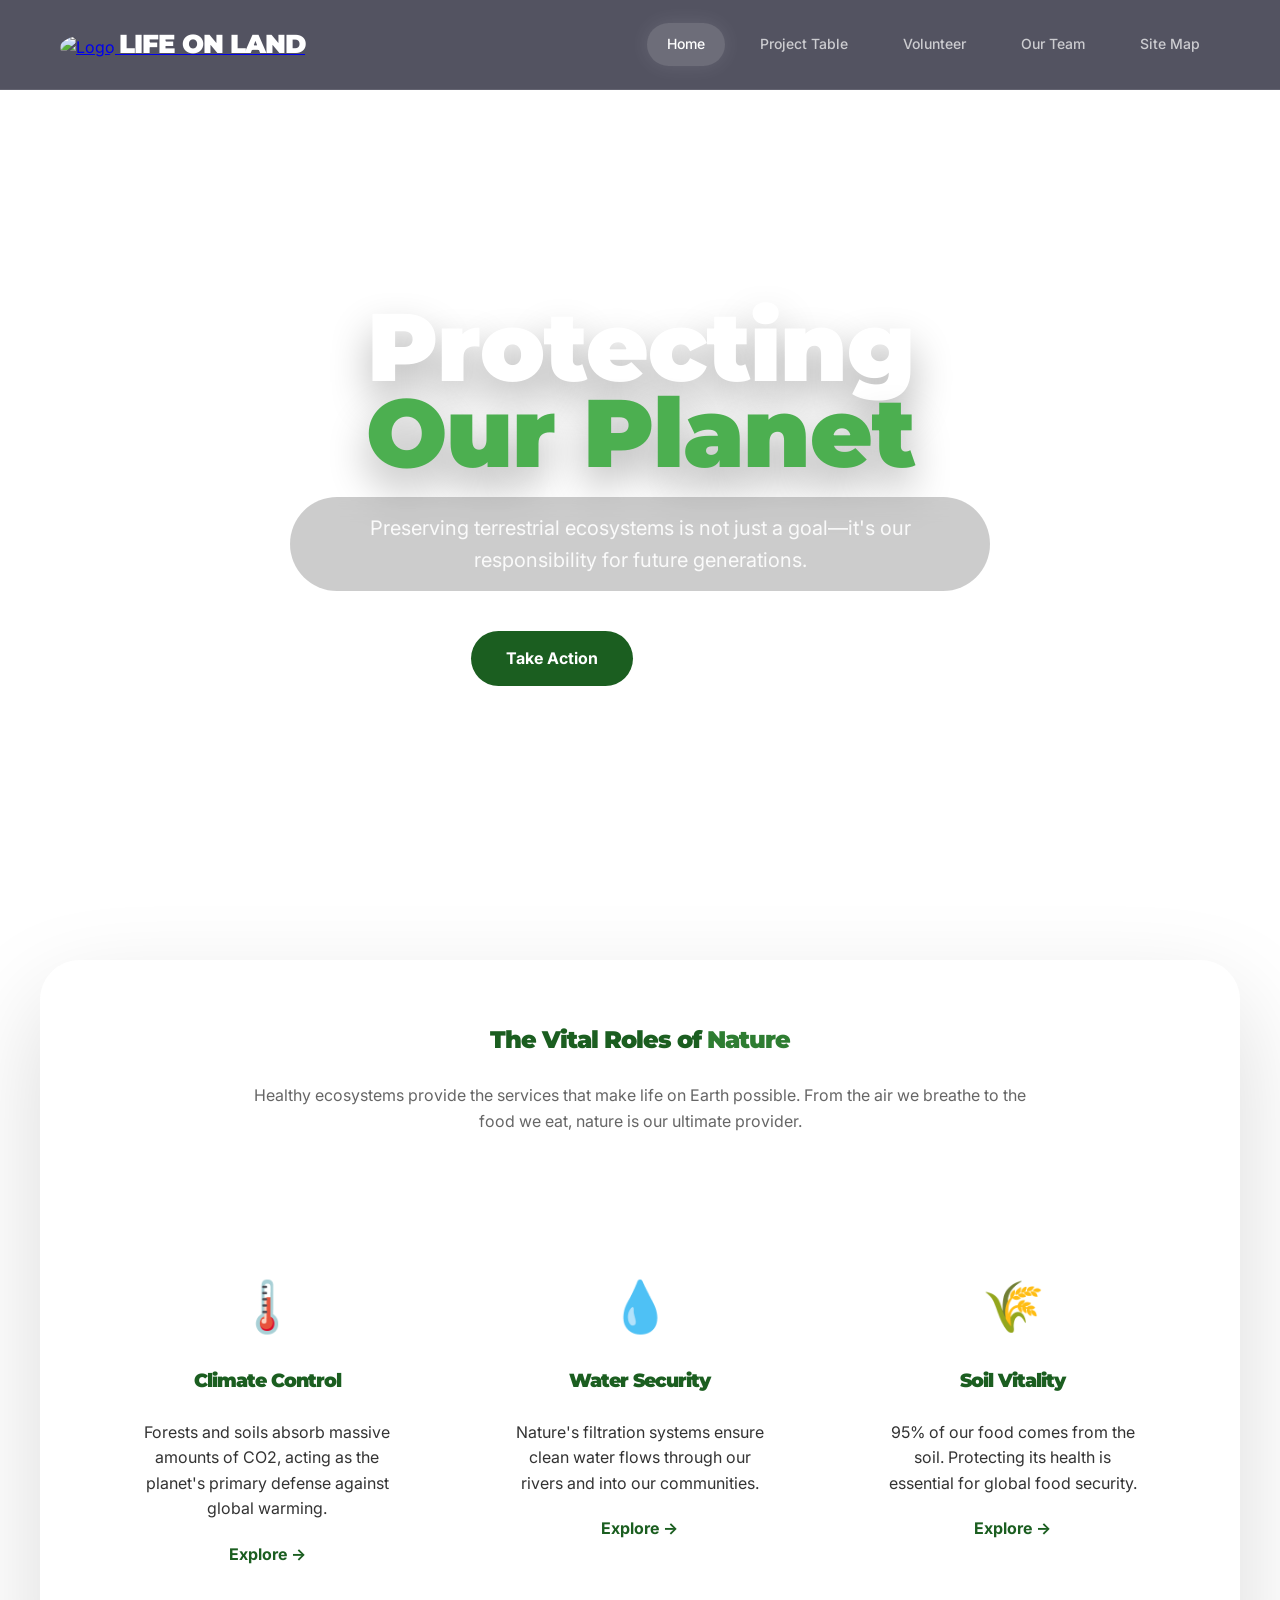
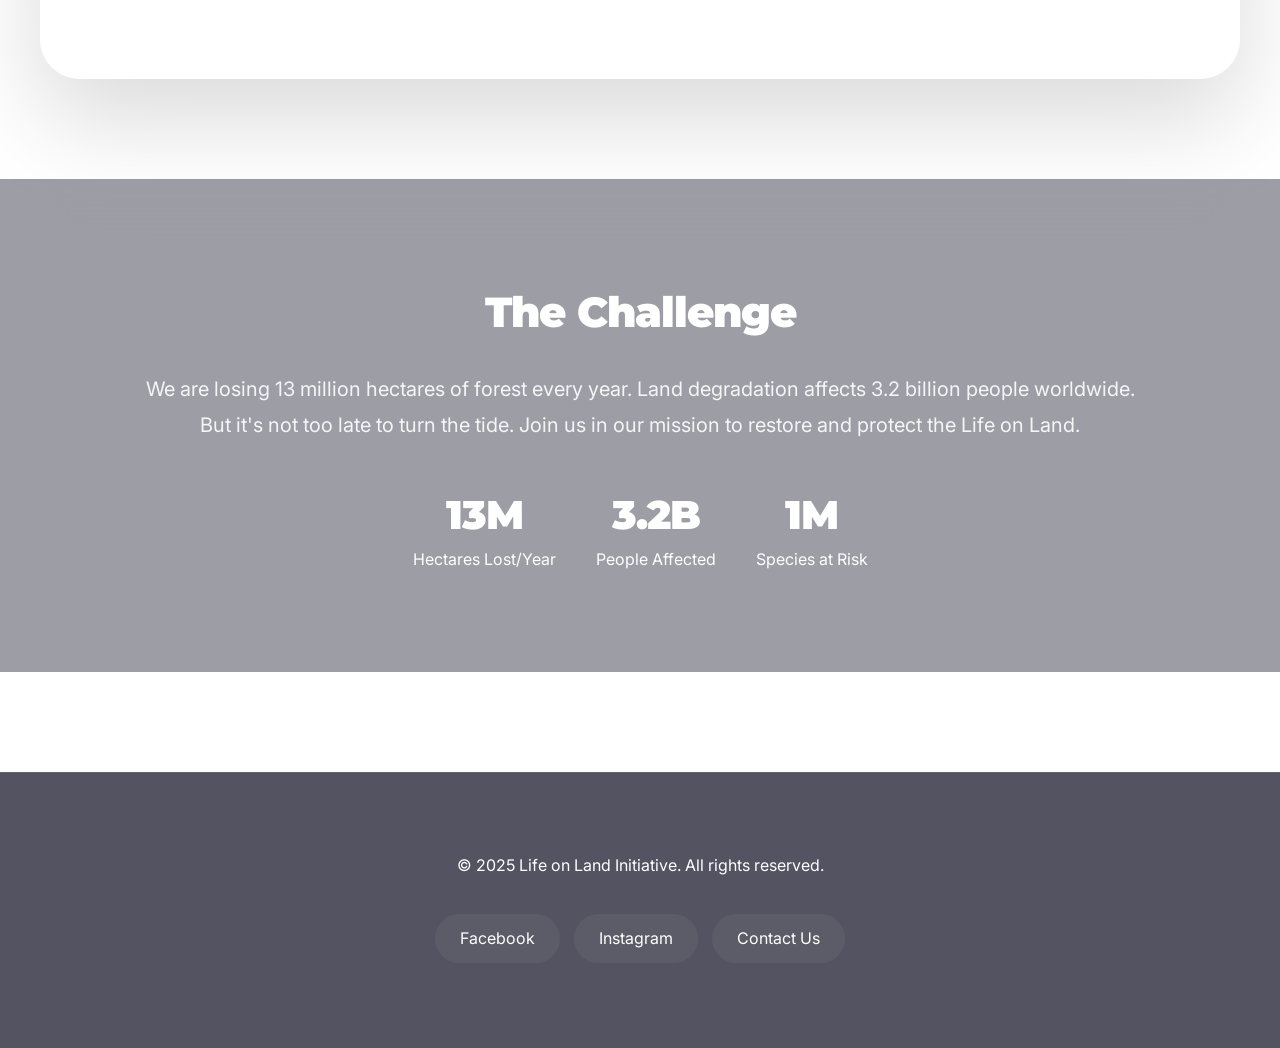
==== commit b18e517c: "TOTAL HOME PAGE PERFECTION: Replaced old design with high-end glass-morphic photographic theme" ====
--- a/index.html
+++ b/index.html
@@ -1,189 +1,139 @@
 <!DOCTYPE html>
 <html lang="en">
-    <head>
-        <title>Life on Land | SDG 15</title>
-        <meta charset="UTF-8">
-        <meta name="viewport" content="width=device-width, initial-scale=1">
-        <link rel="preconnect" href="https://fonts.googleapis.com">
-        <link rel="preconnect" href="https://fonts.gstatic.com" crossorigin>
-        <link href="https://fonts.googleapis.com/css2?family=Montserrat:wght@700;900&family=Inter:wght@400;500&display=swap" rel="stylesheet">
-        <link rel="stylesheet" href="global.css">
-        <link rel="stylesheet" href="home.css">
-        <link rel="icon" type="image/png" href="https://i.ibb.co/qYN421js/logo.png">
-    </head>
-    <body>
-        <div class="navbar">
-            <div class="navbar-logo">
-                <a href="index.html" class="logo-button">
-                    <img src="https://i.ibb.co/qYN421js/logo.png" class="rotating-logo" alt="Logo">
-                    <span class="logo-text">Life on Land</span>
-                </a>
-            </div>
-            <div class="nav-center">
-                <a href="table.html">Project Table</a>
-                <a href="volunteer.html">Volunteer</a>
-                <a href="profile.html">User Profile</a>
-                <a href="team.html">Our Team</a>
-                <a href="sitemap.html">Site Map</a>
-            </div>
+<head>
+    <link rel="preconnect" href="https://fonts.googleapis.com">
+    <link rel="preconnect" href="https://fonts.gstatic.com" crossorigin>
+    <link href="https://fonts.googleapis.com/css2?family=Montserrat:wght@700;900&family=Inter:wght@400;500&display=swap" rel="stylesheet">
+    <title>Life on Land | Preserving Our Terrestrial Ecosystems</title>
+    <meta charset="UTF-8">
+    <meta name="viewport" content="width=device-width, initial-scale=1">
+    <link rel="stylesheet" href="global.css">
+    <link rel="icon" type="image/png" href="https://i.ibb.co/qYN421js/logo.png">
+    <style>
+        .hero-section {
+            height: 90vh;
+            display: flex;
+            flex-direction: column;
+            justify-content: center;
+            align-items: center;
+            text-align: center;
+            padding: 0 20px;
+        }
+        .hero-title {
+            font-size: clamp(3rem, 10vw, 6rem);
+            color: white;
+            text-shadow: 0 20px 40px rgba(0,0,0,0.3);
+            margin-bottom: 20px;
+            line-height: 0.9;
+        }
+        .hero-subtitle {
+            font-size: 20px;
+            color: rgba(255,255,255,0.9);
+            max-width: 700px;
+            margin-bottom: 40px;
+            background: rgba(0,0,0,0.2);
+            backdrop-filter: blur(10px);
+            padding: 15px 30px;
+            border-radius: 50px;
+        }
+        .feature-grid {
+            display: grid;
+            grid-template-columns: repeat(auto-fit, minmax(300px, 1fr));
+            gap: 40px;
+            margin-top: 80px;
+        }
+        .feature-card {
+            background: var(--glass-bg);
+            backdrop-filter: var(--blur);
+            padding: 50px 40px;
+            border-radius: 40px;
+            border: 1px solid var(--glass-border);
+            transition: var(--transition);
+            text-align: center;
+        }
+        .feature-card:hover {
+            transform: translateY(-20px);
+            background: rgba(255,255,255,0.85);
+            box-shadow: var(--shadow);
+        }
+        .feature-card i { font-size: 50px; display: block; margin-bottom: 20px; }
+    </style>
+</head>
+<body>
+    <div class="navbar">
+        <div class="navbar-logo">
+            <a href="index.html" class="logo-button">
+                <img src="https://i.ibb.co/qYN421js/logo.png" style="height: 60px; border-radius: 50%;" alt="Logo">
+                <span class="logo-text">Life on Land</span>
+            </a>
         </div>
-        
+        <div class="nav-center">
+            <a href="index.html" class="active">Home</a>
+            <a href="table.html">Project Table</a>
+            <a href="volunteer.html">Volunteer</a>
+            <a href="team.html">Our Team</a>
+            <a href="sitemap.html">Site Map</a>
+        </div>
+    </div>
 
-
-        <section id="introduction" class="intro-section">
-            <div class="intro-content">
-                <h1 class="intro-title">Life on Land</h1>
-                <p class="intro-text">
-                    Life on land encompasses the rich tapestry of terrestrial ecosystems—from tropical rainforests
-                    and savannas to temperate woods, grasslands, deserts, and tundra. These environments host
-                    millions of plant and animal species, cycle nutrients through soils, regulate the climate,
-                    and provide food, water, and cultural value to human societies. Without healthy land
-                    ecosystems, we risk cascading impacts on agriculture, clean water supplies, climate
-                    stability, and cultural heritage.
-                </p>
-                <aside class="stats-box">
-                    <ul class="stats-list">
-                        <li><b>Facts</b></li>
-                        <li>Over <strong>80%</strong> of the world's terrestrial species live in forests.</li>
-                        <li>Almost <strong>1 in 4</strong> mammal species is threatened by habitat loss.</li>
-                        <li>Soils store nearly <strong>3x</strong> more carbon than the atmosphere.</li>
-                    </ul>
-                </aside>
+    <main>
+        <section class="hero-section">
+            <h1 class="hero-title">Protecting<br><span style="color: var(--primary-light);">Our Planet</span></h1>
+            <p class="hero-subtitle">Preserving terrestrial ecosystems is not just a goal—it's our responsibility for future generations.</p>
+            <div style="display: flex; gap: 20px;">
+                <a href="volunteer.html" class="action-button">Take Action</a>
+                <a href="#learn-more" class="action-button" style="background: rgba(255,255,255,0.1); backdrop-filter: blur(10px);">Learn More</a>
             </div>
         </section>
 
+        <div class="content-wrapper" id="learn-more">
+            <h2 style="text-align: center;">The Vital Roles of <span style="color: var(--accent);">Nature</span></h2>
+            <p style="text-align: center; color: #666; max-width: 800px; margin: 0 auto 60px;">Healthy ecosystems provide the services that make life on Earth possible. From the air we breathe to the food we eat, nature is our ultimate provider.</p>
 
+            <div class="feature-grid">
+                <div class="feature-card">
+                    <div style="font-size: 50px; margin-bottom: 20px;">🌡️</div>
+                    <h3>Climate Control</h3>
+                    <p>Forests and soils absorb massive amounts of CO2, acting as the planet's primary defense against global warming.</p>
+                    <a href="content1_ST2.html" style="color: var(--primary); font-weight: 700; text-decoration: none; display: block; margin-top: 20px;">Explore &rarr;</a>
+                </div>
+                <div class="feature-card">
+                    <div style="font-size: 50px; margin-bottom: 20px;">💧</div>
+                    <h3>Water Security</h3>
+                    <p>Nature's filtration systems ensure clean water flows through our rivers and into our communities.</p>
+                    <a href="content2_ST2.html" style="color: var(--primary); font-weight: 700; text-decoration: none; display: block; margin-top: 20px;">Explore &rarr;</a>
+                </div>
+                <div class="feature-card">
+                    <div style="font-size: 50px; margin-bottom: 20px;">🌾</div>
+                    <h3>Soil Vitality</h3>
+                    <p>95% of our food comes from the soil. Protecting its health is essential for global food security.</p>
+                    <a href="content3_ST2.html" style="color: var(--primary); font-weight: 700; text-decoration: none; display: block; margin-top: 20px;">Explore &rarr;</a>
+                </div>
+            </div>
+        </div>
 
-
-        <section id="importance" class="importance-section">
-            <div class="importance-content">
-                <h2 class="importance-title">The Importance of Land Ecosystems</h2>
-                <p class="importance-text">
-                    Terrestrial ecosystems are the planet's living infrastructure. They regulate our climate, purify
-                    water, build and maintain soils, pollinate crops and furnish countless resources. They also hold
-                    deep spiritual and recreational significance for communities worldwide.
-                </p>
-
-
-                <section class="key-areas">
-                    <h2 class="key-title">The Vital Roles of Terrestrial Ecosystems</h2>
-                    <p class="key-paragraph">
-                        Life on land is the cornerstone of Earth's natural balance, providing critical services that
-                        sustain all forms of life. From stabilizing the climate and purifying water to maintaining soil 
-                        fertility and supporting cultural and recreational activities, land ecosystems play diverse roles 
-                        that directly affect human well-being and global biodiversity. Protecting these ecosystems ensures
-                        clean air, safe water, abundant food, and spaces for cultural connection, recreation, and mental 
-                        well-being, making them indispensable for both current and future generations.
-                    </p>
-                    <div class="ecosystem-benefits">
-                        <ul>
-                            <li>🌿 <strong>Stores carbon</strong> - Helps fight climate change</li>
-                            <li>💧 <strong>Purifies water</strong> - Keeps water clean and safe</li>
-                            <li>🌾 <strong>Protects soil</strong> - Prevents erosion, supports farming</li>
-                            <li>🐾 <strong>Saves wildlife</strong> - Home to diverse species</li>
-                            <li>🌎 <strong>Balances climate</strong> - Regulates weather patterns</li>
-                            <li>🌸 <strong>Holds culture</strong> - Preserves traditions and heritage</li>
-                            <li>🧘 <strong>Boosts well-being</strong> - Nature heals mind and body</li>
-                            <li>🍎 <strong>Feeds us</strong> - Source of food and raw materials</li>
-                        </ul>
-                    </div>
-                </section>
-
-
-                <div class="container">
-                    <div class="card">
-                        <img src="https://i.ibb.co/zWQTYG0h/climate-regulation-1024x1024.png" alt="Climate Regulation">
-                        <a href="content1_ST2.html" class="card-button"><h4>What is Climate Regulation</h4></a>
-                    </div>
-
-                    <div class="card">
-                        <img src="https://i.ibb.co/7NgsTQZd/Chat-GPT-Image-Jun-16-2025-06-11-39-PM.png" alt="Water Cycling & Purification">
-                        <a href="content2_ST2.html" class="card-button"><h4>What is Water Cycling & Purification</h4></a>
-                    </div>
-
-                    <div class="card">
-                        <img src="https://i.ibb.co/20ppKB3k/soil.png" alt="Soil Health & Food Security">
-                        <a href="content3_ST2.html" class="card-button"><h4>What is Soil Health & Food Security</h4></a>
-                    </div>
-
-                    <div class="card">
-                        <img src="https://i.ibb.co/G3nrxdM3/Chat-GPT-Image-Jun-15-2025-09-49-01-PM.png" alt="Cultural & Recreational Value">
-                        <a href="content4_ST2.html" class="card-button"><h4>What is Cultural & Recreational Value</h4></a>
-                    </div>
+        <section style="background: rgba(10, 10, 30, 0.4); backdrop-filter: blur(30px); padding: 100px 20px; margin: 100px 0;">
+            <div style="max-width: 1000px; margin: 0 auto; text-align: center; color: white;">
+                <h2 style="color: white; font-size: 42px;">The Challenge</h2>
+                <p style="font-size: 20px; line-height: 1.8; opacity: 0.9;">We are losing 13 million hectares of forest every year. Land degradation affects 3.2 billion people worldwide. But it's not too late to turn the tide. Join us in our mission to restore and protect the Life on Land.</p>
+                <div style="margin-top: 40px; display: flex; justify-content: center; gap: 40px; flex-wrap: wrap;">
+                    <div><h3 style="color: white; font-size: 40px; margin-bottom: 0;">13M</h3><p>Hectares Lost/Year</p></div>
+                    <div><h3 style="color: white; font-size: 40px; margin-bottom: 0;">3.2B</h3><p>People Affected</p></div>
+                    <div><h3 style="color: white; font-size: 40px; margin-bottom: 0;">1M</h3><p>Species at Risk</p></div>
                 </div>
             </div>
         </section>
+    </main>
 
-
-
-        <footer class="footer">
-            <div class="footer-content">
-                <p>&copy; 2025 MyWebsite. All rights reserved.</p>
-                <div class="social-links">
-                    <a href="https://www.facebook.com/profile.php?id=61577288455530" class="social-button">
-                        <img src="https://i.ibb.co/HLzJkF0n/facebook.png" alt="facebook" > Facebook
-                    </a>
-                    <a href="https://www.instagram.com/life_on_land_2025" class="social-button">
-                        <img src="https://i.ibb.co/0yvwLwcn/instagram.png" alt="Instagram"> Instagram
-                    </a>
-                    <a href="#Feedback" class="social-button">
-                        <img src="https://i.ibb.co/v47FS0z4/feedback.png" alt="Feedback"> Feedback
-                    </a>
-                    <a href="content5_ST2(Contact).html" class="social-button">
-                        <img src="https://i.ibb.co/3XyM3RN/contact-us.png" alt="Contact Us"> Contact Us
-                    </a><br><br>
-                <a href="pageEditor_ST2.html" class="social-button"> Student 2 page editor</a>
-                </div>
+    <footer class="footer">
+        <div class="footer-content">
+            <p>&copy; 2025 Life on Land Initiative. All rights reserved.</p>
+            <div class="social-links" style="margin-top: 30px;">
+                <a href="https://www.facebook.com" class="social-button">Facebook</a>
+                <a href="https://www.instagram.com" class="social-button">Instagram</a>
+                <a href="content5_ST2(Contact).html" class="social-button">Contact Us</a>
             </div>
-        </footer>
-
-
-        <script>
-            window.addEventListener('scroll', function () {
-                const footer = document.querySelector('.footer');
-                const scrollTop = window.scrollY;
-                const windowHeight = window.innerHeight;
-                const documentHeight = document.documentElement.scrollHeight;
-
-                if (scrollTop + windowHeight >= documentHeight - 50) {
-                    footer.classList.add('visible');
-                } else {
-                    footer.classList.remove('visible');
-                }
-            });
-        </script>
-
-        
-
-        <script>
-            window.addEventListener('scroll', () => {
-                const footer = document.querySelector('.footer');
-                const scrollTop = window.scrollY;
-                const windowHeight = window.innerHeight;
-                const documentHeight = document.documentElement.scrollHeight;
-                footer.classList.toggle('visible', scrollTop + windowHeight >= documentHeight - 50);
-            });
-
-            const observer = new IntersectionObserver(entries => {
-                entries.forEach(entry => {
-                    if (entry.isIntersecting) {
-                        const table = document.querySelector('.services-table');
-                        table.classList.add('animate-table');
-                        const rows = table.querySelectorAll('tbody tr');
-                        rows.forEach((row, index) => {
-                            row.style.animationDelay = `${0.2 + index * 0.2}s`;
-                            row.classList.add('row-fade-in');
-                        });
-                        observer.unobserve(entry.target);
-                    }
-                });
-            }, { threshold: 0.3 });
-
-            const tableSection = document.getElementById('table-wrapper');
-            observer.observe(tableSection);
-        </script>
-
-
-    </body>
+        </div>
+    </footer>
+</body>
 </html>
-
--- a/global.css
+++ b/global.css
@@ -1,40 +1,43 @@
 :root {
     --primary: #1b5e20;
-    --primary-light: #4c8c4a;
+    --primary-light: #4caf50;
     --accent: #2e7d32;
     --text-main: #333333;
+    --text-light: #666666;
     --text-white: #ffffff;
-    --navbar-bg: rgba(28, 28, 84, 0.9);
-    --glass-bg: rgba(255, 255, 255, 0.9);
-    --transition: all 0.4s cubic-bezier(0.175, 0.885, 0.32, 1.275);
+    --glass-bg: rgba(255, 255, 255, 0.75);
+    --glass-border: rgba(255, 255, 255, 0.3);
+    --nav-bg: rgba(10, 10, 30, 0.7);
+    --blur: blur(25px);
+    --shadow: 0 40px 100px rgba(0,0,0,0.15);
+    --transition: all 0.5s cubic-bezier(0.175, 0.885, 0.32, 1.275);
 }
 
-* { box-sizing: border-box; }
+* { box-sizing: border-box; margin: 0; padding: 0; }
 
 body {
-    background-image: url('https://i.ibb.co/bgsMmckL/background-image.png');
+    background-image: url('https://i.ibb.co/bgsMmckL/background-image.png'); /* Photographic Misty Forest */
     background-attachment: fixed;
     background-size: cover;
     background-position: center;
-    background-repeat: no-repeat; /* Fixed seams! */
-    margin: 0;
     font-family: 'Inter', sans-serif;
     color: var(--text-main);
     overflow-x: hidden;
+    line-height: 1.6;
 }
 
-/* --- Premium Navbar --- */
+/* --- THE MASTER NAVBAR (Synchronized) --- */
 .navbar {
     display: flex;
     align-items: center;
     justify-content: space-between;
     height: 90px;
-    background: var(--navbar-bg);
-    backdrop-filter: blur(20px);
-    padding: 0 50px;
+    background: var(--nav-bg);
+    backdrop-filter: var(--blur);
+    padding: 0 60px;
     position: sticky;
     top: 0;
-    z-index: 2000;
+    z-index: 5000;
     border-bottom: 1px solid rgba(255, 255, 255, 0.1);
 }
 
@@ -44,90 +47,105 @@
     font-size: 26px;
     color: white;
     letter-spacing: -1px;
+    text-transform: uppercase;
 }
 
 .nav-center {
     display: flex;
-    gap: 10px;
-    flex-wrap: wrap; /* Prevents mobile overlap */
-    justify-content: center;
+    gap: 15px;
 }
 
 .nav-center a {
-    color: rgba(255, 255, 255, 0.8);
+    color: rgba(255, 255, 255, 0.7);
     text-decoration: none;
     font-weight: 500;
-    padding: 10px 15px;
+    font-size: 14px;
+    padding: 10px 20px;
     border-radius: 50px;
     transition: var(--transition);
-    font-size: 14px;
 }
 
-/* --- Mobile Responsiveness --- */
-@media (max-width: 768px) {
-    .navbar {
-        height: auto;
-        padding: 20px;
-        flex-direction: column;
-        gap: 15px;
-    }
-    
-    .nav-center {
-        gap: 5px;
-    }
-    
-    .nav-center a {
-        padding: 8px 12px;
-        font-size: 12px;
-    }
+.nav-center a:hover, .nav-center a.active {
+    background: rgba(255, 255, 255, 0.15);
+    color: white;
+    box-shadow: 0 0 20px rgba(255,255,255,0.1);
 }
 
-.nav-center a:hover {
-    background: rgba(255, 255, 255, 0.1);
-    color: white;
-}
-
-/* --- Content Containers --- */
-.content-wrapper {
-    max-width: 1100px;
-    margin: 80px auto;
+/* --- THE MASTER GLASS CONTAINER --- */
+.content-wrapper, .glass-card {
+    background: var(--glass-bg);
+    backdrop-filter: var(--blur);
+    border-radius: 40px;
+    border: 1px solid var(--glass-border);
+    box-shadow: var(--shadow);
     padding: 60px;
-    background: var(--glass-bg);
-    backdrop-filter: blur(15px);
-    border-radius: 50px;
-    box-shadow: 0 40px 100px rgba(0,0,0,0.2);
-    animation: slideIn 0.8s ease-out;
+    margin: 60px auto;
+    max-width: 1200px;
+    animation: slideUp 0.8s ease-out;
 }
 
 h1, h2, h3 {
     font-family: 'Montserrat', sans-serif;
     font-weight: 900;
     color: var(--primary);
-    margin-top: 0;
+    margin-bottom: 1.5rem;
+    letter-spacing: -1px;
 }
 
-/* --- Premium Buttons --- */
+/* --- BUTTONS --- */
 .action-button {
     background: var(--primary);
     color: white;
-    padding: 15px 30px;
+    padding: 15px 35px;
     border-radius: 50px;
+    font-weight: 700;
     text-decoration: none;
-    font-weight: 700;
+    transition: var(--transition);
     display: inline-block;
-    transition: var(--transition);
     border: none;
     cursor: pointer;
 }
 
 .action-button:hover {
+    transform: translateY(-5px);
+    box-shadow: 0 15px 30px var(--primary-glow);
     background: var(--accent);
-    transform: scale(1.05) translateY(-3px);
-    box-shadow: 0 10px 20px rgba(0,0,0,0.2);
 }
 
-/* --- Animations --- */
-@keyframes slideIn {
-    from { transform: translateY(40px); opacity: 0; }
+/* --- THE MASTER FOOTER --- */
+.footer {
+    background: var(--nav-bg);
+    backdrop-filter: var(--blur);
+    padding: 80px 20px;
+    text-align: center;
+    color: white;
+    border-top: 1px solid rgba(255, 255, 255, 0.1);
+}
+
+.social-button {
+    background: rgba(255, 255, 255, 0.05);
+    color: white;
+    padding: 12px 25px;
+    border-radius: 50px;
+    text-decoration: none;
+    transition: var(--transition);
+    display: inline-flex;
+    align-items: center;
+    gap: 10px;
+    margin: 5px;
+}
+
+.social-button:hover {
+    background: white;
+    color: var(--primary) !important;
+}
+
+@keyframes slideUp {
+    from { transform: translateY(50px); opacity: 0; }
     to { transform: translateY(0); opacity: 1; }
 }
+
+@media (max-width: 992px) {
+    .navbar { padding: 0 20px; height: auto; padding: 20px; flex-direction: column; }
+    .content-wrapper { margin: 20px; padding: 40px 20px; }
+}
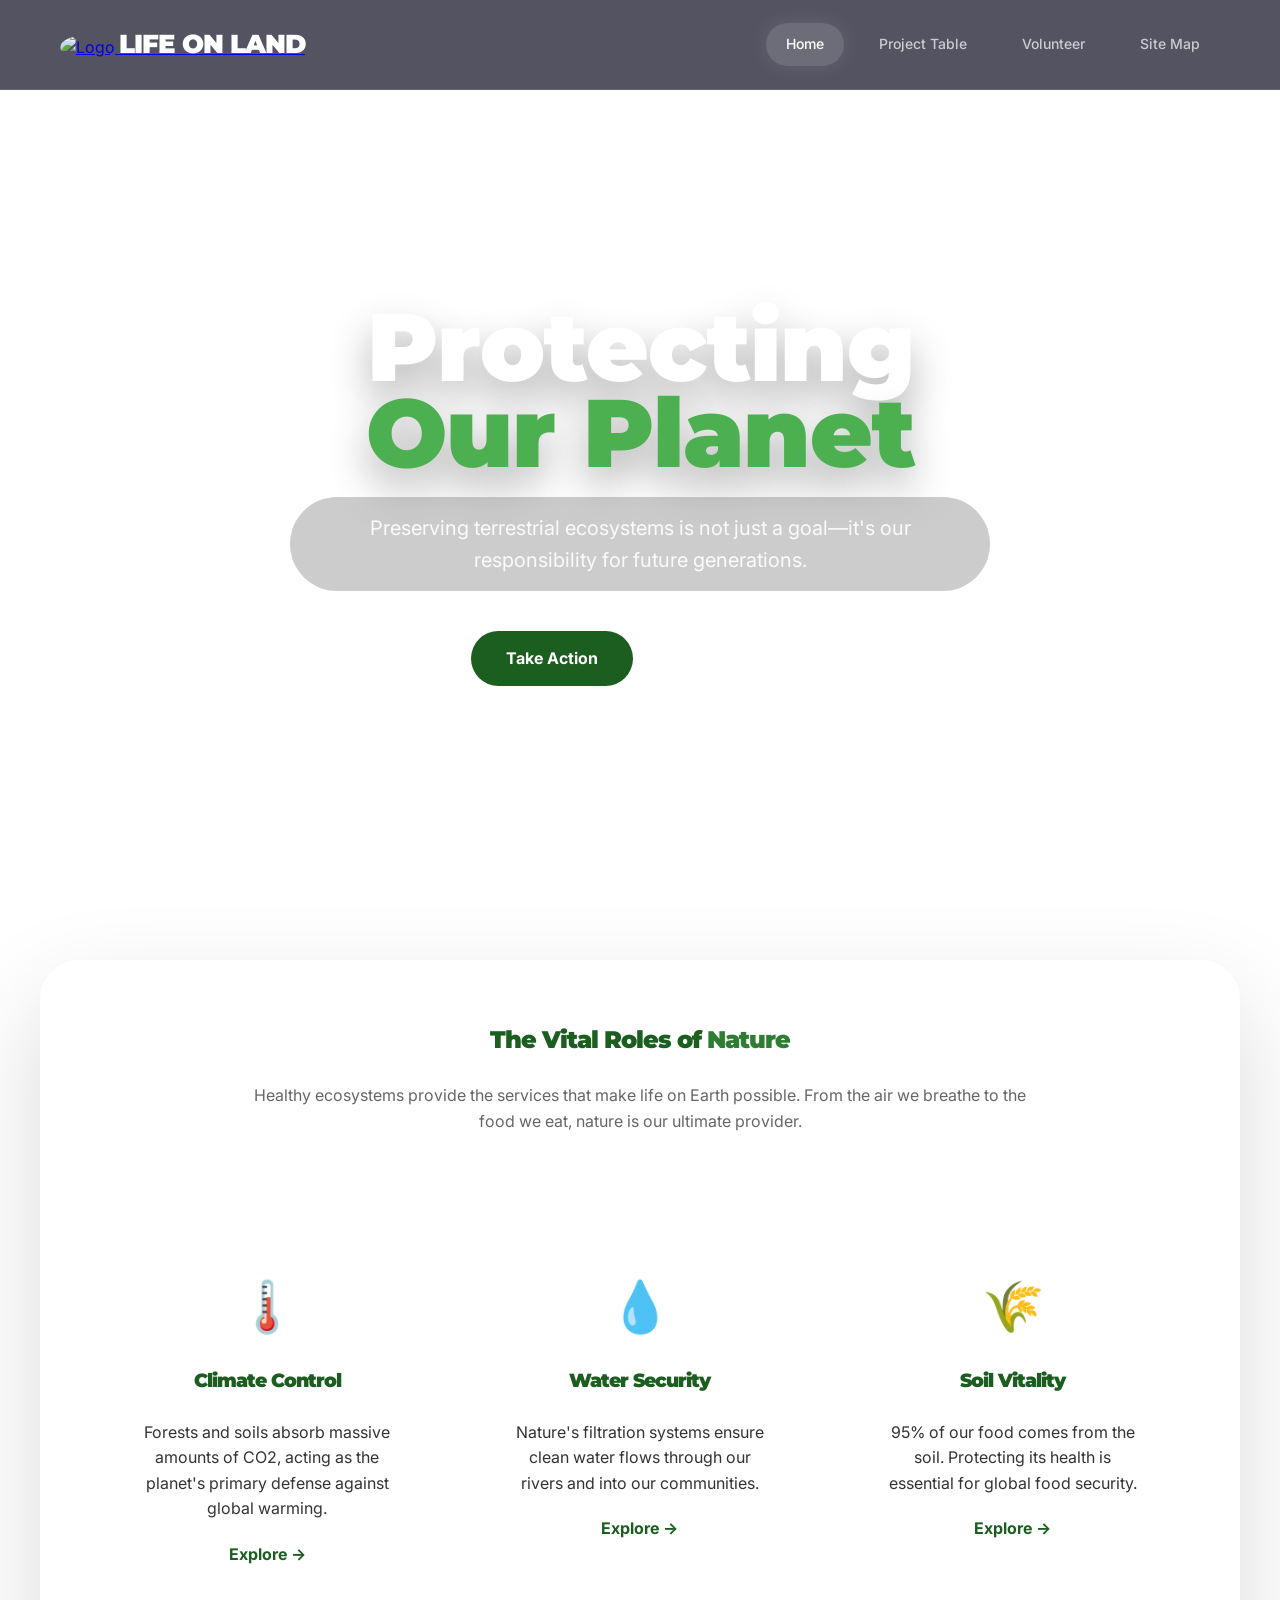
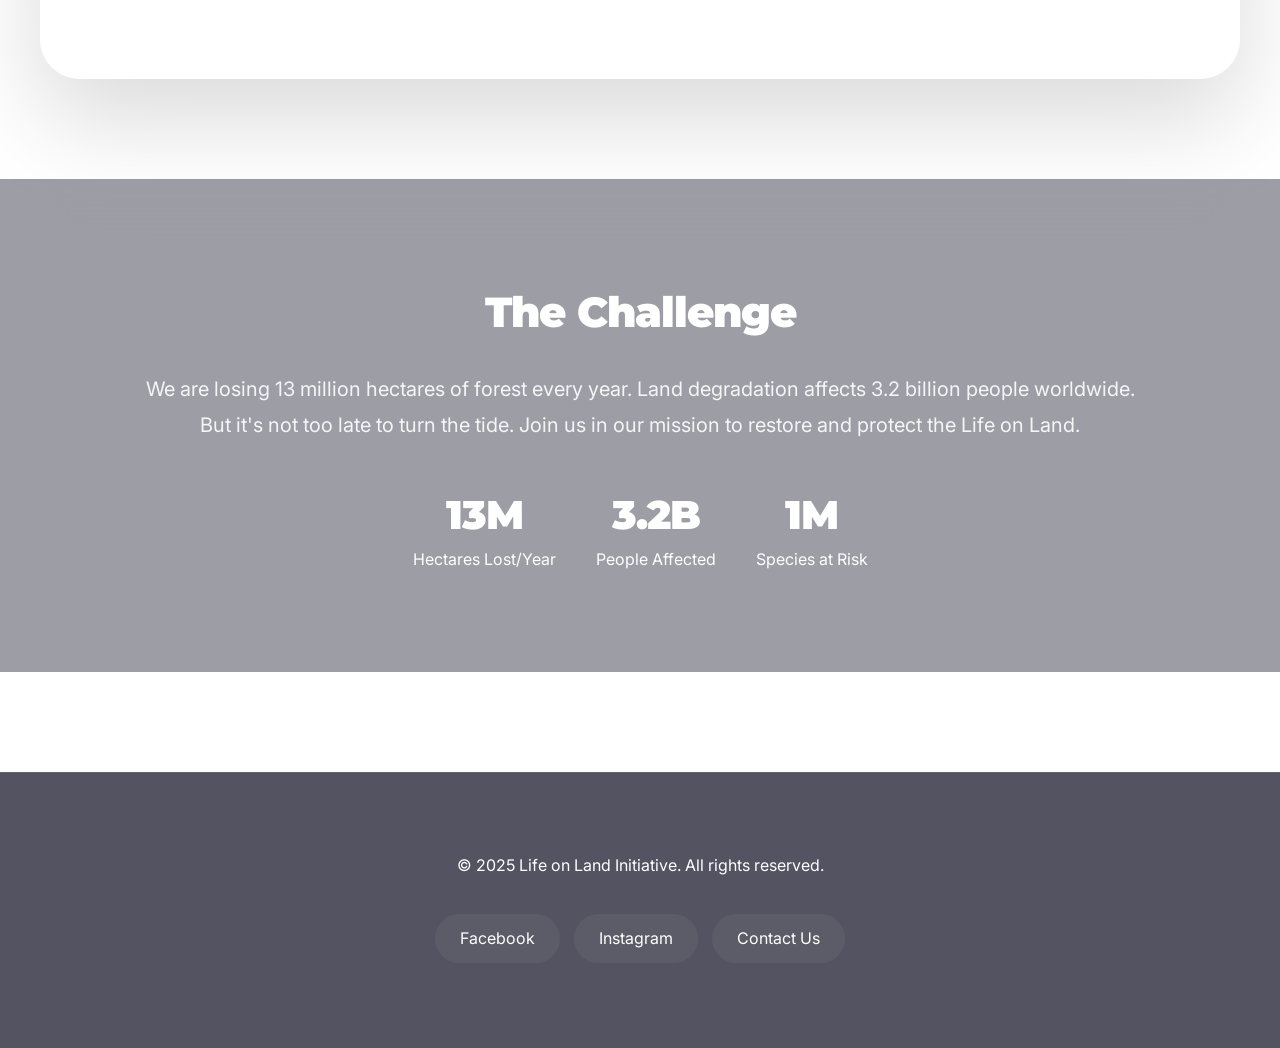
==== commit 80c81219: "Full Removal: Deleted team.html and purged all navigation links from all pages" ====
--- a/index.html
+++ b/index.html
@@ -71,7 +71,6 @@
             <a href="index.html" class="active">Home</a>
             <a href="table.html">Project Table</a>
             <a href="volunteer.html">Volunteer</a>
-            <a href="team.html">Our Team</a>
             <a href="sitemap.html">Site Map</a>
         </div>
     </div>
